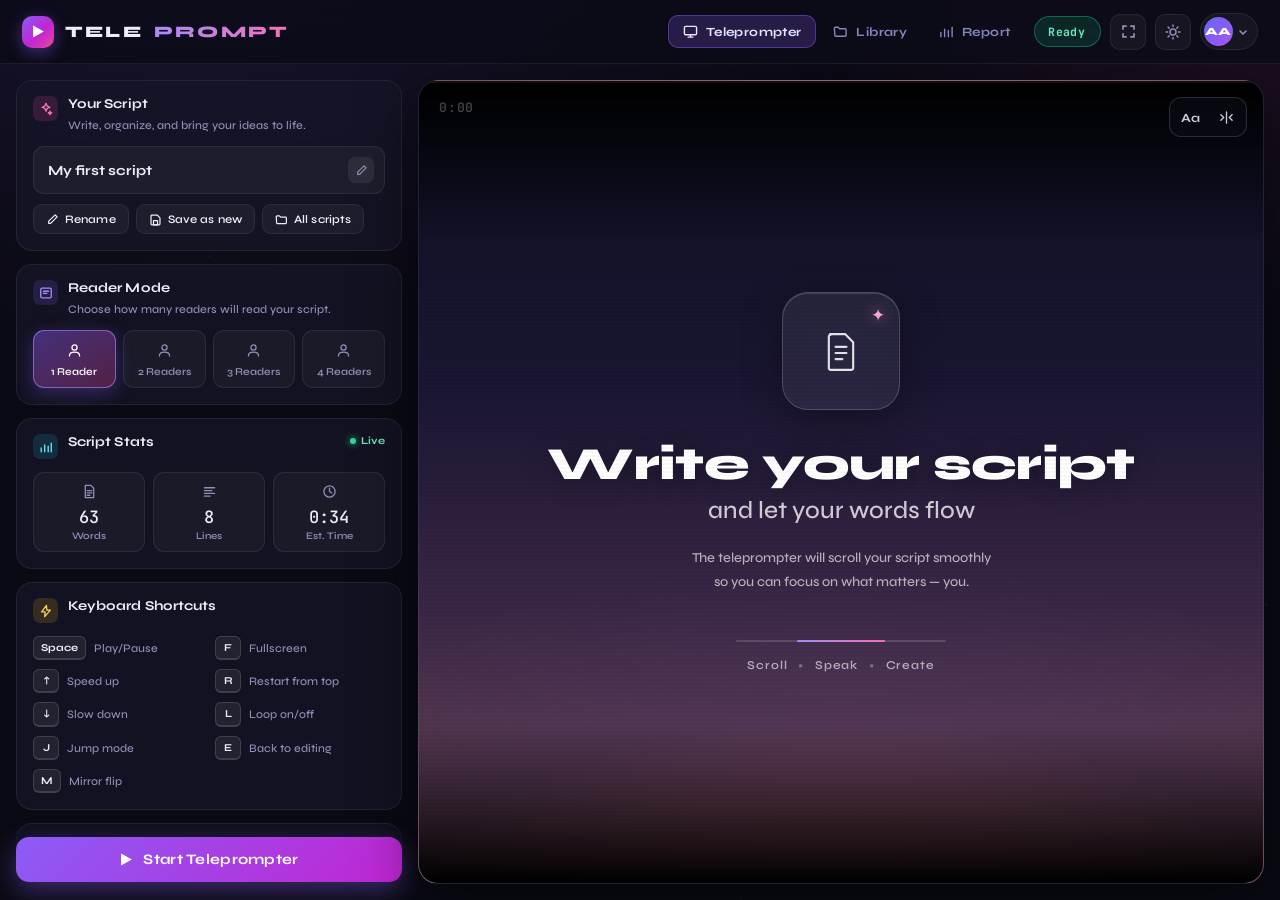
==== index.html @ f1345d08 "Teleprompt: browser teleprompter with script library and practice report Single-page teleprompter pl" ====
<!DOCTYPE html>
<html lang="en">
<head>
<meta charset="UTF-8">
<meta name="viewport" content="width=device-width, initial-scale=1.0">
<title>Teleprompter</title>
<link href="https://fonts.googleapis.com/css2?family=Syne:wght@400;600;700;800&family=JetBrains+Mono:wght@400;500&family=Playfair+Display:ital,wght@0,400;0,700;1,400&family=Bebas+Neue&family=Space+Grotesk:wght@400;600;700&family=Oswald:wght@400;600&family=Lora:ital,wght@0,400;0,600;1,400&family=Rajdhani:wght@500;700&family=Righteous&family=Abril+Fatface&display=swap" rel="stylesheet">
<link rel="stylesheet" href="css/styles.css">
<link rel="stylesheet" href="css/pages.css">
<link rel="stylesheet" href="css/shell.css">
</head>
<body class="app-body">

<canvas id="bgCanvas"></canvas>

<!-- ══════════ TOP BAR ══════════ -->
<div class="topbar">
  <div class="topbar-logo">
    <div class="logo-icon">
      <svg width="15" height="15" viewBox="0 0 14 14" fill="white" aria-hidden="true"><path d="M2 1.5l10 5.5-10 5.5V1.5z"/></svg>
    </div>
    TELE<span class="logo-accent">PROMPT</span>
  </div>

  <div class="topbar-actions">
    <nav class="nav-links" aria-label="Main">
      <a class="nav-link active" href="index.html" aria-current="page">
        <svg viewBox="0 0 16 16" aria-hidden="true"><rect x="1.5" y="2.5" width="13" height="9" rx="1.5"/><path d="M5.5 14h5M8 11.5V14"/></svg>
        Teleprompter
      </a>
      <a class="nav-link" href="library.html">
        <svg viewBox="0 0 16 16" aria-hidden="true"><path d="M1.5 4.5a1 1 0 0 1 1-1h3l1.5 1.5h6a1 1 0 0 1 1 1v6a1 1 0 0 1-1 1h-10a1 1 0 0 1-1-1z"/></svg>
        Library
      </a>
      <a class="nav-link" href="report.html">
        <svg viewBox="0 0 16 16" aria-hidden="true"><path d="M2 13.5V9m4 4.5v-8m4 8V7m4 6.5V3.5"/></svg>
        Report
      </a>
    </nav>

    <span class="topbar-badge" id="topbarBadge">Ready</span>

    <button class="icon-btn" id="fullscreenTopBtn" onclick="toggleFullscreen()" title="Fullscreen (F)">
      <svg id="fsIcon" width="15" height="15" viewBox="0 0 13 13" fill="currentColor" aria-hidden="true"><path d="M1 1h4V2.5H2.5V5H1zm7 0h4v4h-1.5V2.5H8zm-7 7h1.5v2.5H5V12H1zm9.5 0H12v4H8v-1.5h2.5z"/></svg>
      <span class="sr-only" id="fsLabel">Fullscreen</span>
    </button>

    <button class="icon-btn" id="pageBgBtn" onclick="togglePageBgPanel()" title="Appearance &amp; theme">
      <svg width="16" height="16" viewBox="0 0 16 16" fill="none" stroke="currentColor" stroke-width="1.5" stroke-linecap="round" aria-hidden="true">
        <circle cx="8" cy="8" r="3"/><path d="M8 1v1.6M8 13.4V15M1 8h1.6M13.4 8H15M3.05 3.05l1.13 1.13M11.82 11.82l1.13 1.13M12.95 3.05l-1.13 1.13M4.18 11.82l-1.13 1.13"/>
      </svg>
      <span class="sr-only">Appearance and theme</span>
    </button>

    <div class="avatar-chip" title="Local workspace — everything is saved in this browser">
      <span class="avatar">AA</span>
      <svg viewBox="0 0 10 10" aria-hidden="true"><path d="M2 4l3 3 3-3"/></svg>
    </div>
  </div>
</div>

<!-- ══════════ APP BODY ══════════ -->
<div class="app">

  <!-- ══════════ LEFT: EDITOR ══════════ -->
  <div class="editor-panel">

    <!-- Your Script -->
    <section class="card">
      <header class="card-head">
        <span class="card-icon pink">
          <svg viewBox="0 0 16 16" aria-hidden="true"><path d="M8 1.5l1.3 3.2L12.5 6 9.3 7.3 8 10.5 6.7 7.3 3.5 6l3.2-1.3zM12.5 10.5l.6 1.4 1.4.6-1.4.6-.6 1.4-.6-1.4-1.4-.6 1.4-.6z"/></svg>
        </span>
        <div class="card-titles">
          <h2>Your Script</h2>
          <p>Write, organize, and bring your ideas to life.</p>
        </div>
      </header>

      <div class="script-name-field">
        <span class="script-name-text" id="currentScriptName">Untitled script</span>
        <button class="field-edit" id="renameScriptBtn" title="Rename this script">
          <svg viewBox="0 0 16 16" aria-hidden="true"><path d="M11.3 2.3l2.4 2.4-8 8H3.3V10z"/></svg>
          <span class="sr-only">Rename</span>
        </button>
      </div>

      <div class="chip-row">
        <button class="chip" id="renameScriptBtn2" type="button">
          <svg viewBox="0 0 16 16" aria-hidden="true"><path d="M11.3 2.3l2.4 2.4-8 8H3.3V10z"/></svg>
          Rename
        </button>
        <button class="chip" id="saveAsNewBtn" title="Keep this version and start a separate copy">
          <svg viewBox="0 0 16 16" aria-hidden="true"><path d="M3 2.5h7L13.5 6v7.5a1 1 0 0 1-1 1h-9a1 1 0 0 1-1-1v-10a1 1 0 0 1 1-1z"/><path d="M5.5 9.5h5v5h-5z"/></svg>
          Save as new
        </button>
        <a class="chip" href="library.html">
          <svg viewBox="0 0 16 16" aria-hidden="true"><path d="M1.5 4.5a1 1 0 0 1 1-1h3l1.5 1.5h6a1 1 0 0 1 1 1v6a1 1 0 0 1-1 1h-10a1 1 0 0 1-1-1z"/></svg>
          All scripts
        </a>
      </div>
    </section>

    <!-- Reader Mode -->
    <section class="card">
      <header class="card-head">
        <span class="card-icon violet">
          <svg viewBox="0 0 16 16" aria-hidden="true"><rect x="2" y="2.5" width="12" height="11" rx="1.6"/><path d="M5 6h6M5 8.5h4"/></svg>
        </span>
        <div class="card-titles">
          <h2>Reader Mode</h2>
          <p>Choose how many readers will read your script.</p>
        </div>
      </header>

      <div class="mode-toggle" role="group" aria-label="Number of readers">
        <button class="mode-btn active" id="mode1Btn" onclick="setMode(1)">
          <svg viewBox="0 0 20 20" aria-hidden="true"><circle cx="10" cy="6.5" r="3"/><path d="M4 16.5c0-3 2.7-4.5 6-4.5s6 1.5 6 4.5"/></svg>
          <span>1 Reader</span>
        </button>
        <button class="mode-btn" id="mode2Btn" onclick="setMode(2)">
          <svg viewBox="0 0 20 20" aria-hidden="true"><circle cx="10" cy="6.5" r="3"/><path d="M4 16.5c0-3 2.7-4.5 6-4.5s6 1.5 6 4.5"/></svg>
          <span>2 Readers</span>
        </button>
        <button class="mode-btn" id="mode3Btn" onclick="setMode(3)">
          <svg viewBox="0 0 20 20" aria-hidden="true"><circle cx="10" cy="6.5" r="3"/><path d="M4 16.5c0-3 2.7-4.5 6-4.5s6 1.5 6 4.5"/></svg>
          <span>3 Readers</span>
        </button>
        <button class="mode-btn" id="mode4Btn" onclick="setMode(4)">
          <svg viewBox="0 0 20 20" aria-hidden="true"><circle cx="10" cy="6.5" r="3"/><path d="M4 16.5c0-3 2.7-4.5 6-4.5s6 1.5 6 4.5"/></svg>
          <span>4 Readers</span>
        </button>
      </div>
    </section>

    <!-- Script Stats -->
    <section class="card">
      <header class="card-head">
        <span class="card-icon cyan">
          <svg viewBox="0 0 16 16" aria-hidden="true"><path d="M2.5 13.5V9M6.5 13.5v-8M10.5 13.5V7M14 13.5V3.5"/></svg>
        </span>
        <div class="card-titles"><h2>Script Stats</h2></div>
        <span class="live-tag"><i></i>Live</span>
      </header>

      <div class="stat-cards">
        <div class="stat-card">
          <svg viewBox="0 0 16 16" aria-hidden="true"><path d="M3.5 1.5h6L12.5 4.5v10h-9z"/><path d="M5.5 7h5M5.5 9.5h5M5.5 12h3"/></svg>
          <div class="stat-num" id="wcWords">0</div>
          <div class="stat-cap">Words</div>
        </div>
        <div class="stat-card">
          <svg viewBox="0 0 16 16" aria-hidden="true"><path d="M2.5 4h11M2.5 7h8M2.5 10h11M2.5 13h6"/></svg>
          <div class="stat-num" id="wcLines">0</div>
          <div class="stat-cap">Lines</div>
        </div>
        <div class="stat-card">
          <svg viewBox="0 0 16 16" aria-hidden="true"><circle cx="8" cy="8" r="6"/><path d="M8 4.5V8l2.5 1.6"/></svg>
          <div class="stat-num" id="wcTime">0:00</div>
          <div class="stat-cap">Est. Time</div>
        </div>
      </div>

      <!-- who speaks how much — the totals above hide this -->
      <div class="per-reader" id="perReaderStats"></div>
    </section>

    <!-- Keyboard Shortcuts -->
    <section class="card">
      <header class="card-head">
        <span class="card-icon amber">
          <svg viewBox="0 0 16 16" aria-hidden="true"><path d="M8.5 1.5L3 9h4l-.5 5.5L13 7H9z"/></svg>
        </span>
        <div class="card-titles"><h2>Keyboard Shortcuts</h2></div>
      </header>

      <div class="keys-grid">
        <div class="key-row"><kbd class="wide">Space</kbd><span>Play/Pause</span></div>
        <div class="key-row"><kbd>F</kbd><span>Fullscreen</span></div>
        <div class="key-row"><kbd>&#8593;</kbd><span>Speed up</span></div>
        <div class="key-row"><kbd>R</kbd><span>Restart from top</span></div>
        <div class="key-row"><kbd>&#8595;</kbd><span>Slow down</span></div>
        <div class="key-row"><kbd>L</kbd><span>Loop on/off</span></div>
        <div class="key-row"><kbd>J</kbd><span>Jump mode</span></div>
        <div class="key-row"><kbd>E</kbd><span>Back to editing</span></div>
        <div class="key-row"><kbd>M</kbd><span>Mirror flip</span></div>
      </div>
    </section>

    <!-- Script text -->
    <section class="card">
      <header class="card-head">
        <span class="card-icon pink">
          <svg viewBox="0 0 16 16" aria-hidden="true"><rect x="2.5" y="2" width="11" height="12" rx="1.6"/><path d="M5 5.5h6M5 8h6M5 10.5h3.5"/></svg>
        </span>
        <div class="card-titles">
          <h2 id="scriptCardTitle">Script</h2>
          <p id="scriptHowTo">Write top to bottom. One line per screen line.</p>
        </div>
      </header>

      <!-- create / undo / size, above the box -->
      <div class="script-toolbar">
        <button class="chip" id="newScriptBtn" title="Start a brand new script">
          <svg viewBox="0 0 16 16" aria-hidden="true"><path d="M8 3.5v9M3.5 8h9"/></svg>
          New
        </button>
        <button class="chip" id="undoBtn" title="Undo the last big change" disabled>
          <svg viewBox="0 0 16 16" aria-hidden="true"><path d="M3 7.5h7a3 3 0 0 1 0 6H6"/><path d="M5.5 4.5L2.5 7.5l3 3"/></svg>
          Undo
        </button>
        <span class="toolbar-gap"></span>
        <button class="chip" id="sizeBtn" title="Make the writing box taller">
          <svg viewBox="0 0 16 16" aria-hidden="true"><path d="M8 2.5v11M5 5.5L8 2.5l3 3M5 10.5L8 13.5l3-3"/></svg>
          <span id="sizeLabel">Medium</span>
        </button>
        <button class="chip" id="focusBtn" title="Write using the whole window">
          <svg viewBox="0 0 16 16" aria-hidden="true"><path d="M6 2.5H2.5V6M10 13.5h3.5V10M13.5 6V2.5H10M2.5 10v3.5H6"/></svg>
          Full screen
        </button>
      </div>

      <!-- reader chips: name, colour, and how much each one speaks -->
      <div class="readers" id="readersList"></div>

      <div class="script-warnings" id="scriptWarnings"></div>

      <div class="script-editor" id="scriptEditor">
        <div class="focus-bar">
          <span class="focus-title" id="focusTitle">Writing</span>
          <span class="focus-hint">Esc to close</span>
          <button class="chip" id="focusCloseBtn">
            <svg viewBox="0 0 16 16" aria-hidden="true"><path d="M4 4l8 8M12 4l-8 8"/></svg>
            Done
          </button>
        </div>
        <textarea id="scriptBody" spellcheck="true"
          placeholder="Type or paste your script here…&#10;&#10;Leave a blank line to add a pause.&#10;Long paragraphs are split automatically.">Welcome to the Teleprompter!

This text will scroll upward on the screen. You can read along as it moves, and long paragraphs are broken into comfortable lines for you automatically.

Edit this text in the box on the left side.

Practice your speech or dialogue here.

Adjust the speed using the slider below, and press Pause anytime you need to stop.

Happy reading!</textarea>

        <!-- save sits under the box, where you finish writing -->
        <div class="script-footer">
          <span class="save-state" id="saveState">Saved</span>
          <span class="toolbar-gap"></span>
          <button class="chip primary" id="saveNowBtn" title="Save this script now (Ctrl+S)">
            <svg viewBox="0 0 16 16" aria-hidden="true"><path d="M3 2.5h7L13.5 6v7.5a1 1 0 0 1-1 1h-9a1 1 0 0 1-1-1v-10a1 1 0 0 1 1-1z"/><path d="M5.5 9.5h5v5h-5z"/></svg>
            Save script
          </button>
        </div>
      </div>
    </section>

    <!-- Font -->
    <section class="card">
      <header class="card-head">
        <span class="card-icon orange">
          <svg viewBox="0 0 16 16" aria-hidden="true"><path d="M2.5 13.5L6.5 2.5h1.2l4 11M4.4 10h5.8"/></svg>
        </span>
        <div class="card-titles"><h2>Font Style</h2></div>
      </header>
      <div class="font-grid" id="fontGrid"></div>
    </section>

    <!-- Display -->
    <section class="card">
      <header class="card-head">
        <span class="card-icon green">
          <svg viewBox="0 0 16 16" aria-hidden="true"><path d="M2.5 5h11M2.5 11h11"/><circle cx="6" cy="5" r="1.8"/><circle cx="10.5" cy="11" r="1.8"/></svg>
        </span>
        <div class="card-titles"><h2>Display Settings</h2></div>
      </header>

      <div class="slider-row">
        <span class="slider-label">Font size</span>
        <input type="range" id="fontSlider" min="20" max="72" value="36" step="1" oninput="updateFont()">
        <span class="slider-val" id="fontVal">36px</span>
      </div>
      <div class="slider-row">
        <span class="slider-label">Scroll speed</span>
        <input type="range" id="speedSlider" min="10" max="160" value="50" step="5" oninput="updateSpeed()">
        <span class="slider-val" id="speedValLeft">50</span>
      </div>
    </section>

    <!-- Stage background -->
    <section class="card">
      <header class="card-head">
        <span class="card-icon violet">
          <svg viewBox="0 0 16 16" aria-hidden="true"><rect x="2" y="3" width="12" height="10" rx="1.6"/><path d="M2 10.5l3.5-3 3 2.5 2-1.8L14 11"/></svg>
        </span>
        <div class="card-titles"><h2>Stage Background</h2></div>
      </header>

      <div class="bg-color-row">
        <span class="slider-label">Color</span>
        <div class="bg-swatches" id="bgSwatches"></div>
        <input type="color" id="bgCustomColor" title="Custom color" class="mini-color">
      </div>

      <div class="bg-wallpaper-row">
        <span class="slider-label">Wallpaper</span>
        <div class="wp-grid" id="wpGrid"></div>
      </div>

      <button class="chip danger" onclick="resetBg()">✕ Clear</button>
    </section>

    <!-- sticky primary action -->
    <div class="start-dock">
      <button class="start-btn" onclick="launchStage()">
        <svg width="15" height="15" viewBox="0 0 14 14" fill="currentColor" aria-hidden="true"><path d="M2 1.5l10 5.5-10 5.5V1.5z"/></svg>
        Start Teleprompter
      </button>
    </div>

  </div>

  <!-- ══════════ RIGHT: STAGE ══════════ -->
  <div class="stage" id="stage">
    <div class="progress-wrap"><div class="progress-fill" id="progressFill"></div></div>
    <div class="stage-fade-top"></div>
    <div class="stage-fade-bottom"></div>
    <div class="reticle"></div>
    <div class="reticle-glow"></div>

    <div class="stage-tools">
      <button class="stage-tool" onclick="togglePageBgPanel()" title="Typography &amp; theme"><strong>Aa</strong></button>
      <button class="stage-tool" onclick="toggleMirror()" title="Mirror flip (M)">
        <svg viewBox="0 0 16 16" fill="none" stroke="currentColor" stroke-width="1.4" stroke-linecap="round" aria-hidden="true"><path d="M8 2v12M2 5l3 3-3 3M14 5l-3 3 3 3"/></svg>
      </button>
    </div>

    <div class="pause-badge" id="pauseBadge">⏸ Paused</div>
    <div class="stage-timer" id="stageTimer">0:00</div>

    <!-- idle hero -->
    <div class="stage-hint" id="stageHint">
      <div class="hero-icon">
        <svg viewBox="0 0 34 34" fill="none" stroke="currentColor" stroke-width="1.6" stroke-linecap="round" stroke-linejoin="round" aria-hidden="true">
          <path d="M9 4.5h11L26 10.5v19a1.5 1.5 0 0 1-1.5 1.5h-15A1.5 1.5 0 0 1 8 29.5v-23A1.5 1.5 0 0 1 9.5 5z"/>
          <path d="M13 14h8M13 18.5h8M13 23h5"/>
        </svg>
        <span class="hero-spark">✦</span>
      </div>
      <h2 class="hero-title">Write your script</h2>
      <p class="hero-sub">and let your words flow</p>
      <p class="hero-body">
        The teleprompter will scroll your script smoothly<br>
        so you can focus on what matters — you.
      </p>
      <div class="hero-rule"><i></i></div>
      <p class="hero-steps">Scroll <b>•</b> Speak <b>•</b> Create</p>
    </div>

    <div class="scroll-track" id="scrollTrack"></div>

    <!-- Countdown overlay -->
    <div class="countdown-overlay" id="countdownOverlay">
      <div class="countdown-ring" id="countdownRing"></div>
      <div class="countdown-num" id="countdownNum">3</div>
    </div>

    <div class="jump-hint" id="jumpHint">✦ Click any line to jump</div>

    <!-- Launch flash overlay -->
    <div class="launch-overlay" id="launchOverlay">
      <div class="launch-flash" id="launchFlash"></div>
    </div>

    <!-- Completion screen -->
    <div class="complete-screen" id="completeScreen">
      <div class="complete-ring">
        <svg width="28" height="28" viewBox="0 0 28 28" fill="none" stroke="var(--accent)" stroke-width="2.5" stroke-linecap="round" aria-hidden="true">
          <path d="M5 14l6 6L23 8"/>
        </svg>
      </div>
      <div class="complete-title">Script Complete</div>
      <div class="complete-sub">Great reading session!</div>
      <div class="complete-actions">
        <button class="complete-btn" onclick="restartPlay()">&#8635; Read Again</button>
        <button class="complete-btn secondary" onclick="resetStage()">Edit Script</button>
      </div>
    </div>

    <!-- playback controls -->
    <div class="controls-bar" id="controlsBar" style="display:none">
      <button class="ctrl-btn reset-btn" onclick="resetStage()" title="Back to editing (E)" aria-label="Back to editing">
        <svg width="13" height="13" viewBox="0 0 13 13" fill="currentColor" aria-hidden="true"><path d="M1.5 6.5a5 5 0 1 0 1-3H1V1H0v5h5V5H3.2A4 4 0 1 1 1.5 6.5z"/></svg>
        <span class="ctrl-label">Edit</span>
      </button>
      <button class="ctrl-btn play-btn" id="playBtn" onclick="togglePlay()" title="Play / pause (Space)">
        <svg id="playIcon" width="13" height="13" viewBox="0 0 13 13" fill="currentColor" aria-hidden="true"><path d="M2 1.5l9 5-9 5V1.5z"/></svg>
        <span id="playLabel">Play</span>
      </button>
      <button class="ctrl-btn" id="restartBtn" onclick="restartPlay()" title="Restart from the top (R)" aria-label="Restart from the top">
        <svg width="13" height="13" viewBox="0 0 13 13" fill="currentColor" aria-hidden="true"><path d="M6.5 1.5V0L9.5 2.25 6.5 4.5V3a3.5 3.5 0 1 0 3.5 3.5h1.5A5 5 0 1 1 6.5 1.5z"/></svg>
        <span class="ctrl-label">Restart</span>
      </button>
      <div class="scrub-wrap">
        <label for="scrubBar">SCROLL</label>
        <input type="range" min="0" max="100" value="0" step="0.5" id="scrubBar" oninput="scrubTo(this.value)">
        <span class="scrub-pct" id="scrubPct">0%</span>
      </div>
      <div class="ctrl-speed">
        <label for="speedCtrl">SPEED</label>
        <input type="range" min="10" max="160" value="50" step="5" id="speedCtrl" oninput="syncSpeed(this.value)">
        <span class="speed-num" id="speedNum">50</span>
      </div>
      <button class="fullscreen-btn" id="fullscreenBtn" onclick="toggleFullscreen()" title="Fullscreen (F)" aria-label="Toggle fullscreen">
        <svg width="12" height="12" viewBox="0 0 12 12" fill="currentColor" aria-hidden="true"><path d="M1 1h3.5V2.5H2.5V5H1zm5.5 0H10v3.5H8.5V2.5H6.5zm-5.5 6H2.5v1.5H5V10H1zm7.5 0H10V10H6.5V8.5H8.5z"/></svg>
        <span class="ctrl-label" id="fsBtnLabel">Full</span>
      </button>
      <button class="highlight-mode-btn" id="highlightBtn" onclick="toggleHighlightMode()" title="Jump mode — click any line to go straight to it (J)" aria-label="Toggle jump mode">
        <svg width="13" height="13" viewBox="0 0 13 13" fill="none" stroke="currentColor" stroke-width="1.4" stroke-linecap="round" stroke-linejoin="round" aria-hidden="true"><path d="M1.5 3.5h10M1.5 6.5h6M1.5 9.5h4"/><path d="M9.5 7.5l3 3-1.5.4-.4 1.5-3-3z" fill="currentColor"/></svg>
        <span class="ctrl-label">Jump</span>
      </button>
      <button class="mirror-btn" id="loopBtn" onclick="toggleLoop()" title="Loop — restart automatically when the script ends (L)" aria-label="Toggle loop">
        <svg width="13" height="13" viewBox="0 0 13 13" fill="none" stroke="currentColor" stroke-width="1.4" stroke-linecap="round" stroke-linejoin="round" aria-hidden="true"><path d="M3.5 3.5h6a2 2 0 0 1 0 4H3.5a2 2 0 0 1 0-4z"/><path d="M5 1.8L3.2 3.5 5 5.2M8 7.8l1.8 1.7L8 11.2"/></svg>
        <span class="ctrl-label">Loop</span>
      </button>
      <button class="mirror-btn" id="mirrorBtn" onclick="toggleMirror()" title="Mirror flip, for glass teleprompters (M)" aria-label="Toggle mirror flip">
        <svg width="13" height="13" viewBox="0 0 13 13" fill="none" stroke="currentColor" stroke-width="1.4" stroke-linecap="round" aria-hidden="true"><path d="M6.5 1v11M1 3.5l3 3-3 3M12 3.5l-3 3 3 3"/></svg>
        <span class="ctrl-label">Mirror</span>
      </button>
    </div>
  </div>

</div>

<!-- ── UI THEME PANEL ── -->
<div id="pageBgPanel" style="display:none;position:fixed;top:60px;right:16px;z-index:100;width:320px;max-height:88vh;overflow-y:auto;background:rgba(12,12,22,0.98);border:1px solid var(--border);border-radius:16px;backdrop-filter:blur(28px);box-shadow:0 12px 60px rgba(0,0,0,0.7);padding:20px;animation:slideDown 0.3s cubic-bezier(0.16,1,0.3,1);">

  <!-- Header -->
  <div style="display:flex;align-items:center;justify-content:space-between;margin-bottom:18px;">
    <span style="font-size:13px;font-weight:800;letter-spacing:.08em;text-transform:uppercase;background:linear-gradient(90deg,var(--accent),var(--accent2));-webkit-background-clip:text;background-clip:text;-webkit-text-fill-color:transparent;">✦ UI Theme</span>
    <button onclick="togglePageBgPanel()" style="background:rgba(255,255,255,0.07);border:1px solid var(--border);border-radius:6px;color:var(--muted);cursor:pointer;font-size:13px;line-height:1;padding:4px 8px;transition:background .15s;" onmouseover="this.style.background='rgba(255,255,255,0.14)'" onmouseout="this.style.background='rgba(255,255,255,0.07)'">✕</button>
  </div>

  <!-- TAB BAR -->
  <div style="display:flex;background:var(--surface2);border-radius:10px;padding:3px;gap:3px;margin-bottom:18px;">
    <button class="theme-tab active" id="tabBg" onclick="switchTab('bg')" style="flex:1;padding:7px 0;border:none;background:var(--accent);color:#fff;font-family:'Syne',sans-serif;font-size:11px;font-weight:700;border-radius:7px;cursor:pointer;letter-spacing:.04em;transition:all .2s;">Background</button>
    <button class="theme-tab" id="tabUi" onclick="switchTab('ui')" style="flex:1;padding:7px 0;border:none;background:transparent;color:var(--muted);font-family:'Syne',sans-serif;font-size:11px;font-weight:700;border-radius:7px;cursor:pointer;letter-spacing:.04em;transition:all .2s;">UI Colors</button>
  </div>

  <!-- BG TAB -->
  <div id="tabBgContent">

    <!-- Custom color picker -->
    <div style="margin-bottom:16px;">
      <div style="font-size:9px;font-weight:700;letter-spacing:.12em;text-transform:uppercase;color:var(--muted);margin-bottom:8px;">🎨 Custom Color</div>
      <div style="display:flex;align-items:center;gap:10px;">
        <input type="color" id="pageBgColor" value="#07070f" style="width:48px;height:40px;border:none;border-radius:10px;cursor:pointer;padding:3px;background:var(--surface2);flex-shrink:0;" oninput="applyPageBg('color',this.value)">
        <input type="text" id="pageBgHex" value="#07070f" placeholder="#07070f" style="flex:1;background:var(--surface2);border:1px solid var(--border);border-radius:8px;color:var(--text);font-family:'JetBrains Mono',monospace;font-size:13px;padding:8px 10px;outline:none;" oninput="onHexInput(this.value)">
      </div>
    </div>

    <!-- Solid colors -->
    <div style="margin-bottom:16px;">
      <div style="font-size:9px;font-weight:700;letter-spacing:.12em;text-transform:uppercase;color:var(--muted);margin-bottom:8px;">⬛ Solid Colors</div>
      <div style="display:flex;flex-wrap:wrap;gap:7px;" id="pageSolidSwatches"></div>
    </div>

    <!-- Gradient wallpapers -->
    <div style="margin-bottom:16px;">
      <div style="font-size:9px;font-weight:700;letter-spacing:.12em;text-transform:uppercase;color:var(--muted);margin-bottom:8px;">🌌 Gradient Wallpapers</div>
      <div style="display:grid;grid-template-columns:repeat(3,1fr);gap:7px;" id="pageGradSwatches"></div>
    </div>


    <!-- Blur + opacity controls -->
    <div style="background:var(--surface2);border-radius:10px;padding:12px;border:1px solid var(--border);">
      <div style="font-size:9px;font-weight:700;letter-spacing:.12em;text-transform:uppercase;color:var(--muted);margin-bottom:10px;">✦ Panel Overlay</div>
      <div style="display:flex;align-items:center;gap:10px;margin-bottom:8px;">
        <span style="font-size:11px;color:var(--muted);font-weight:600;width:60px;">Blur</span>
        <input type="range" min="0" max="40" value="20" id="panelBlurSlider" oninput="updatePanelBlur(this.value)" style="flex:1;">
        <span style="font-family:'JetBrains Mono',monospace;font-size:11px;color:var(--accent);min-width:28px;text-align:right;" id="panelBlurVal">20px</span>
      </div>
      <div style="display:flex;align-items:center;gap:10px;">
        <span style="font-size:11px;color:var(--muted);font-weight:600;width:60px;">Opacity</span>
        <input type="range" min="10" max="100" value="90" id="panelOpacitySlider" oninput="updatePanelOpacity(this.value)" style="flex:1;">
        <span style="font-family:'JetBrains Mono',monospace;font-size:11px;color:var(--accent);min-width:28px;text-align:right;" id="panelOpacityVal">90%</span>
      </div>
    </div>
  </div>

  <!-- UI COLORS TAB -->
  <div id="tabUiContent" style="display:none;">

    <!-- Accent color -->
    <div style="margin-bottom:16px;">
      <div style="font-size:9px;font-weight:700;letter-spacing:.12em;text-transform:uppercase;color:var(--muted);margin-bottom:8px;">✦ Accent Color (buttons, glow)</div>
      <div style="display:flex;align-items:center;gap:10px;margin-bottom:8px;">
        <input type="color" id="accentColorPicker" value="#7c6fff" style="width:48px;height:40px;border:none;border-radius:10px;cursor:pointer;padding:3px;background:var(--surface2);flex-shrink:0;" oninput="applyAccent(this.value)">
        <div style="display:flex;flex-wrap:wrap;gap:5px;" id="accentPresets"></div>
      </div>
    </div>

    <!-- Sidebar color -->
    <div style="margin-bottom:16px;">
      <div style="font-size:9px;font-weight:700;letter-spacing:.12em;text-transform:uppercase;color:var(--muted);margin-bottom:8px;">🎨 Sidebar Color</div>
      <div style="display:flex;align-items:center;gap:10px;margin-bottom:8px;">
        <input type="color" id="sidebarColorPicker" value="#0f0f1c" style="width:48px;height:40px;border:none;border-radius:10px;cursor:pointer;padding:3px;background:var(--surface2);flex-shrink:0;" oninput="applySidebarColor(this.value)">
        <div style="display:flex;flex-wrap:wrap;gap:5px;" id="sidebarPresets"></div>
      </div>
    </div>

    <!-- Text color -->
    <div style="margin-bottom:16px;">
      <div style="font-size:9px;font-weight:700;letter-spacing:.12em;text-transform:uppercase;color:var(--muted);margin-bottom:8px;">🔤 Sidebar Text Colour</div>
      <div style="font-size:10px;color:var(--muted);margin-bottom:8px;line-height:1.5;">Script text colour is set per reader in the <strong style="color:var(--accent2)">Script</strong> section.</div>
      <div style="display:flex;align-items:center;gap:10px;">
        <input type="color" id="textColorPicker" value="#eeeef8" style="width:48px;height:40px;border:none;border-radius:10px;cursor:pointer;padding:3px;background:var(--surface2);flex-shrink:0;" oninput="applyTextColor(this.value)">
        <div style="display:flex;flex-wrap:wrap;gap:5px;" id="textColorPresets"></div>
      </div>
    </div>

    <!-- Preset themes -->
    <div style="margin-bottom:16px;">
      <div style="font-size:9px;font-weight:700;letter-spacing:.12em;text-transform:uppercase;color:var(--muted);margin-bottom:8px;">🎭 Full UI Themes</div>
      <div style="display:grid;grid-template-columns:1fr 1fr;gap:7px;" id="themePresets"></div>
    </div>

    <!-- Reset UI -->
    <button onclick="resetUIColors()" style="width:100%;padding:9px;background:var(--surface2);border:1px solid rgba(255,100,100,0.25);border-radius:8px;color:rgba(255,100,100,0.75);font-size:11px;font-weight:700;cursor:pointer;transition:background .15s;letter-spacing:.04em;" onmouseover="this.style.background='rgba(255,100,100,0.1)'" onmouseout="this.style.background='var(--surface2)'">✕ Reset UI Colors</button>
  </div>

</div>

<!-- Rename / save-as dialog -->
<div class="modal-backdrop" id="nameModal" role="dialog" aria-modal="true" aria-labelledby="nameModalTitle">
  <div class="modal">
    <h3 id="nameModalTitle">Rename script</h3>
    <label for="nameInput">Script name</label>
    <input type="text" id="nameInput" maxlength="80" placeholder="e.g. Opening speech">
    <div class="modal-actions">
      <button class="btn" id="nameCancelBtn">Cancel</button>
      <button class="btn primary" id="nameSaveBtn">Save</button>
    </div>
  </div>
</div>

<script src="js/script-model.js"></script>
<script src="js/storage.js"></script>
<script src="js/app.js"></script>
</body>
</html>
---- css/styles.css ----
*, *::before, *::after { box-sizing: border-box; margin: 0; padding: 0; }

:root {
  --bg: #07070f;
  --surface: #0f0f1c;
  --surface2: #161626;
  --border: #252540;
  --text: #eeeef8;
  --muted: #6060a0;
  --accent: #7c6fff;
  --accent-glow: rgba(124,111,255,0.4);
  --accent2: #ff6b9d;
  --accent3: #00e5ff;
  --accent4: #69ff91;
  --accent5: #ffb347;
  --r1: #4FC3F7;
  --r2: #FFD54F;
  --r3: #A5D6A7;
  --r4: #F48FB1;
  --radius: 10px;
}

body {
  font-family: 'Syne', sans-serif;
  background: var(--bg);
  color: var(--text);
  min-height: 100vh;
  display: flex;
  flex-direction: column;
  overflow: hidden;
}

/* ── ANIMATED BG PARTICLES ── */
#bgCanvas {
  position: fixed;
  inset: 0;
  pointer-events: none;
  z-index: 0;
  opacity: 0.4;
}

/* ── TOP BAR ── */
.topbar {
  display: flex;
  align-items: center;
  justify-content: space-between;
  padding: 14px 24px;
  border-bottom: 1px solid var(--border);
  background: rgba(7,7,15,0.9);
  backdrop-filter: blur(16px);
  flex-shrink: 0;
  position: relative;
  z-index: 10;
  animation: slideDown 0.5s cubic-bezier(0.16,1,0.3,1) both;
}

@keyframes slideDown {
  from { transform: translateY(-100%); opacity: 0; }
  to   { transform: translateY(0);     opacity: 1; }
}

.topbar-logo {
  font-family: 'JetBrains Mono', monospace;
  font-size: 14px;
  font-weight: 500;
  letter-spacing: .12em;
  color: var(--text);
  display: flex;
  align-items: center;
  gap: 10px;
}
.logo-icon {
  width: 28px; height: 28px;
  background: linear-gradient(135deg, var(--accent), var(--accent2));
  border-radius: 7px;
  display: flex; align-items: center; justify-content: center;
  box-shadow: 0 0 12px var(--accent-glow);
  animation: pulse-logo 3s ease-in-out infinite;
}
@keyframes pulse-logo {
  0%,100% { box-shadow: 0 0 12px var(--accent-glow); }
  50% { box-shadow: 0 0 24px var(--accent-glow), 0 0 48px rgba(124,111,255,0.15); }
}
.topbar-tag {
  font-family: 'JetBrains Mono', monospace;
  font-size: 11px;
  color: var(--muted);
  letter-spacing: .05em;
}

/* ── MAIN LAYOUT ── */
.main {
  display: flex;
  flex: 1;
  overflow: hidden;
  height: calc(100vh - 57px);
  position: relative;
  z-index: 1;
}



/* ── EDITOR PANEL ── */
.editor-panel {
  width: 400px;
  min-width: 300px;
  flex-shrink: 0;
  background: rgba(17,17,24,0.9);
  backdrop-filter: blur(20px);
  border-right: 1px solid var(--border);
  display: flex;
  flex-direction: column;
  overflow-y: scroll;
  height: 100%;
  max-height: calc(100vh - 57px);
  animation: slideLeft 0.6s cubic-bezier(0.16,1,0.3,1) 0.1s both;
}
@keyframes slideLeft {
  from { transform: translateX(-40px); opacity: 0; }
  to   { transform: translateX(0);     opacity: 1; }
}
.editor-panel::-webkit-scrollbar { width: 4px; }
.editor-panel::-webkit-scrollbar-track { background: transparent; }
.editor-panel::-webkit-scrollbar-thumb { background: var(--border); border-radius: 2px; }

.panel-section {
  padding: 16px 18px;
  border-bottom: 1px solid var(--border);
}
.panel-section:last-child { border-bottom: none; }

.section-title {
  font-size: 10px;
  font-weight: 700;
  letter-spacing: .14em;
  text-transform: uppercase;
  color: var(--muted);
  margin-bottom: 12px;
  display: flex;
  align-items: center;
  gap: 6px;
}
.section-title::before {
  content: '';
  width: 3px; height: 3px;
  border-radius: 50%;
  background: var(--accent);
  box-shadow: 0 0 6px var(--accent);
}

/* Mode toggle */
.mode-toggle {
  display: grid;
  grid-template-columns: 1fr 1fr;
  background: var(--surface2);
  border-radius: var(--radius);
  padding: 3px;
  gap: 3px;
}
.mode-btn {
  flex: 1;
  padding: 8px 0;
  border: none;
  background: transparent;
  color: var(--muted);
  font-family: 'Syne', sans-serif;
  font-size: 13px;
  font-weight: 600;
  cursor: pointer;
  border-radius: 8px;
  transition: all .25s cubic-bezier(0.16,1,0.3,1);
  position: relative;
  overflow: hidden;
}
.mode-btn::after {
  content: '';
  position: absolute;
  inset: 0;
  background: white;
  opacity: 0;
  transition: opacity .2s;
}
.mode-btn:hover::after { opacity: 0.04; }
.mode-btn.active {
  background: var(--accent);
  color: #fff;
  box-shadow: 0 0 16px rgba(124,111,255,0.35);
}

/* The bar holds 9 controls. Instead of wrapping to a second row (which eats
   the stage and shifts the completion screen), the buttons hold their size
   and the two sliders absorb the squeeze. Labels drop as space runs out.
   The flex-wrap/shrink rules live with the .controls-bar block further down
   so later declarations can't override them. */

@media (max-width: 1500px) {
  #fullscreenBtn .ctrl-label,
  #highlightBtn .ctrl-label,
  #loopBtn .ctrl-label,
  #mirrorBtn .ctrl-label { display: none; }
  #fullscreenBtn, #highlightBtn, #loopBtn, #mirrorBtn { padding: 7px 10px; }
}
@media (max-width: 1240px) {
  .controls-bar { gap: 7px; padding: 12px 14px; }
  .ctrl-btn.reset-btn .ctrl-label,
  #restartBtn .ctrl-label { display: none; }
}
@media (max-width: 1000px) {
  .scrub-wrap label, .ctrl-speed label { display: none; }
}
/* Below the stacked-layout breakpoint there genuinely isn't room for one
   row, so allow wrapping — the completion screen measures the real height. */
@media (max-width: 700px) {
  .controls-bar { flex-wrap: wrap; }
}

/* The panel grew long (current script + 4 readers + settings), so the
   primary action stays pinned to the bottom instead of needing a scroll. */
.start-section {
  position: sticky;
  bottom: 0;
  z-index: 5;
  background: var(--surface);
  border-top: 1px solid var(--border);
  box-shadow: 0 -10px 24px rgba(0,0,0,0.35);
  margin-top: auto;
}

/* ── CURRENT SCRIPT BAR (editor panel) ── */
.current-script {
  background: var(--surface2);
  border: 1px solid var(--border);
  border-radius: var(--radius);
  padding: 12px;
}
.current-script-name {
  font-size: 14px;
  font-weight: 800;
  letter-spacing: .01em;
  line-height: 1.35;
  word-break: break-word;
  margin-bottom: 10px;
}
.current-script-actions { display: flex; gap: 6px; flex-wrap: wrap; }
.current-script-actions .btn { text-decoration: none; }

/* Reader cards */
.reader-card {
  background: var(--surface2);
  border-radius: var(--radius);
  padding: 13px;
  margin-bottom: 10px;
  border: 1px solid transparent;
  transition: border-color .2s, box-shadow .2s;
}
.reader-card:last-child { margin-bottom: 0; }
.reader-card:focus-within {
  border-color: rgba(124,111,255,0.3);
  box-shadow: 0 0 0 3px rgba(124,111,255,0.08);
}
.reader-header {
  display: flex;
  flex-wrap: wrap;
  align-items: center;
  gap: 8px;
  margin-bottom: 10px;
}
.reader-dot {
  width: 9px; height: 9px;
  border-radius: 50%;
  flex-shrink: 0;
  box-shadow: 0 0 8px currentColor;
  transition: transform .2s;
}
.reader-label {
  font-size: 12px;
  font-weight: 700;
  letter-spacing: .04em;
  flex: 1;
}
/* Custom per-reader text colour picker — sized and shaped to sit with the
   circular preset swatches rather than looking like a stray form control. */
.reader-color {
  width: 18px; height: 18px;
  border: none;
  border-radius: 50%;
  background: none;
  padding: 0;
  cursor: pointer;
  flex-shrink: 0;
  order: 1;
  overflow: hidden;
  box-shadow: 0 0 0 2px rgba(255,255,255,0.22);
}
.reader-color::-webkit-color-swatch-wrapper { padding: 0; }
.reader-color::-webkit-color-swatch { border: none; border-radius: 50%; }
.reader-color::-moz-color-swatch { border: none; border-radius: 50%; }
/* Swatches drop to their own row so none get clipped */
.color-swatches {
  display: flex;
  flex-wrap: wrap;
  gap: 5px;
  order: 2;
  flex-basis: 100%;
}
.swatch {
  width: 16px; height: 16px;
  border-radius: 50%;
  cursor: pointer;
  border: 2px solid transparent;
  flex-shrink: 0;
  transition: transform .15s, border-color .15s, box-shadow .15s;
}
.swatch:hover { transform: scale(1.2); }
.swatch.active {
  border-color: #fff;
  box-shadow: 0 0 8px rgba(255,255,255,0.4);
}

textarea {
  width: 100%;
  min-height: 110px;
  background: var(--bg);
  border: 1px solid var(--border);
  border-radius: 8px;
  color: var(--text);
  font-family: 'Syne', sans-serif;
  font-size: 13px;
  line-height: 1.7;
  padding: 10px 12px;
  resize: vertical;
  outline: none;
  transition: border-color .2s, box-shadow .2s;
}
textarea:focus {
  border-color: rgba(124,111,255,0.5);
  box-shadow: 0 0 0 3px rgba(124,111,255,0.1);
}
textarea::placeholder { color: var(--muted); }

/* Sliders */
.slider-row {
  display: flex;
  align-items: center;
  gap: 10px;
  margin-bottom: 10px;
}
.slider-row:last-child { margin-bottom: 0; }
.slider-label {
  font-size: 12px;
  color: var(--muted);
  width: 80px;
  flex-shrink: 0;
  font-weight: 600;
  letter-spacing: .03em;
}
input[type=range] {
  flex: 1;
  -webkit-appearance: none;
  height: 4px;
  border-radius: 2px;
  background: var(--border);
  outline: none;
  cursor: pointer;
  transition: background .2s;
}
input[type=range]::-webkit-slider-thumb {
  -webkit-appearance: none;
  width: 15px; height: 15px;
  border-radius: 50%;
  background: var(--accent);
  cursor: pointer;
  box-shadow: 0 0 8px var(--accent-glow);
  transition: transform .15s, box-shadow .15s;
}
input[type=range]::-webkit-slider-thumb:hover {
  transform: scale(1.2);
  box-shadow: 0 0 14px var(--accent-glow);
}
.slider-val {
  font-family: 'JetBrains Mono', monospace;
  font-size: 11px;
  color: var(--accent);
  min-width: 36px;
  text-align: right;
  font-weight: 500;
}

/* Start button */
.start-btn {
  width: 100%;
  padding: 13px;
  background: linear-gradient(135deg, var(--accent) 0%, #b06bff 50%, var(--accent2) 100%);
  background-size: 200% 200%;
  animation: gradShift 4s ease infinite;
  color: #fff;
  border: none;
  border-radius: var(--radius);
  font-family: 'Syne', sans-serif;
  font-size: 14px;
  font-weight: 700;
  cursor: pointer;
  letter-spacing: .04em;
  transition: transform .15s, box-shadow .2s;
  display: flex;
  align-items: center;
  justify-content: center;
  gap: 9px;
  position: relative;
  overflow: hidden;
  box-shadow: 0 4px 24px rgba(124,111,255,0.4);
}
@keyframes gradShift {
  0%,100% { background-position: 0% 50%; }
  50%      { background-position: 100% 50%; }
}
.start-btn::before {
  content: '';
  position: absolute;
  top: -50%; left: -60%;
  width: 40%; height: 200%;
  background: rgba(255,255,255,0.2);
  transform: skewX(-20deg);
  transition: left .4s;
}
.start-btn:hover::before { left: 130%; }
.start-btn:hover {
  transform: translateY(-1px);
  box-shadow: 0 8px 36px rgba(124,111,255,0.6);
}
.start-btn:active { transform: scale(0.98); }

/* ── STAGE ── */
.stage {
  flex: 1;
  background: #000;
  position: relative;
  overflow: hidden;
  display: flex;
  flex-direction: column;
  animation: fadeIn 0.8s ease 0.2s both;
}
@keyframes fadeIn {
  from { opacity: 0; }
  to   { opacity: 1; }
}

/* Scanline effect */
.stage::before {
  content: '';
  position: absolute;
  inset: 0;
  background: repeating-linear-gradient(
    0deg,
    transparent,
    transparent 2px,
    rgba(0,0,0,0.08) 2px,
    rgba(0,0,0,0.08) 4px
  );
  pointer-events: none;
  z-index: 5;
}

.stage-fade-top {
  position: absolute;
  top: 0; left: 0; right: 0;
  height: 160px;
  background: linear-gradient(to bottom, #000 0%, transparent 100%);
  z-index: 4;
  pointer-events: none;
}
.stage-fade-bottom {
  position: absolute;
  bottom: 0; left: 0; right: 0;
  height: 160px;
  background: linear-gradient(to top, #000 0%, transparent 100%);
  z-index: 4;
  pointer-events: none;
}

/* Reticle */
.reticle {
  position: absolute;
  top: 50%;
  left: 6%;
  right: 6%;
  height: 1px;
  background: linear-gradient(to right, transparent, rgba(124,111,255,0.6) 20%, rgba(124,111,255,0.6) 80%, transparent);
  transform: translateY(-50%);
  z-index: 3;
  pointer-events: none;
}
.reticle::before, .reticle::after {
  content: '';
  position: absolute;
  top: -5px;
  width: 10px; height: 11px;
  background: rgba(124,111,255,0.7);
  clip-path: polygon(0 0, 100% 50%, 0 100%);
}
.reticle::before { left: -12px; }
.reticle::after { right: -12px; transform: scaleX(-1); }

/* Ambient glow behind reticle */
.reticle-glow {
  position: absolute;
  top: 50%;
  left: 0; right: 0;
  height: 120px;
  transform: translateY(-50%);
  background: radial-gradient(ellipse 60% 60px at 50% 50%, rgba(124,111,255,0.06) 0%, transparent 100%);
  pointer-events: none;
  z-index: 2;
}

.scroll-track {
  position: absolute;
  left: 0; right: 0;
  top: 0;
  display: flex;
  flex-direction: column;
  align-items: center;
  padding: 0 8%;
  will-change: transform;
}

.tp-line {
  font-size: 36px;
  font-weight: 700;
  line-height: 1.55;
  text-align: center;
  padding: 3px 0;
  width: 100%;
  transition: opacity 0.1s;
}

/* ── CONTROLS BAR ── */
.controls-bar {
  position: absolute;
  bottom: 0; left: 0; right: 0;
  display: flex;
  /* nowrap: the sliders shrink instead, keeping the bar one row high so the
     completion screen above it doesn't shift. Re-enabled below 700px. */
  flex-wrap: nowrap;
  align-items: center;
  justify-content: center;
  gap: 10px;
  padding: 14px 24px;
  background: rgba(0,0,0,0.75);
  backdrop-filter: blur(16px);
  z-index: 20;
  border-top: 1px solid rgba(255,255,255,0.05);
  animation: slideUp 0.4s cubic-bezier(0.16,1,0.3,1) both;
}
@keyframes slideUp {
  from { transform: translateY(100%); opacity: 0; }
  to   { transform: translateY(0);    opacity: 1; }
}

/* Buttons keep their width; the two sliders give up space instead. */
.controls-bar > button { flex-shrink: 0; }
.scrub-wrap, .ctrl-speed { min-width: 0; flex-shrink: 1; }
.scrub-wrap input[type=range],
.ctrl-speed input[type=range] { width: 100%; min-width: 40px; }

.ctrl-btn {
  padding: 8px 18px;
  border-radius: 8px;
  border: 1px solid rgba(255,255,255,0.1);
  background: rgba(255,255,255,0.05);
  color: #fff;
  font-family: 'Syne', sans-serif;
  font-size: 13px;
  font-weight: 600;
  cursor: pointer;
  display: flex;
  align-items: center;
  gap: 6px;
  transition: background .15s, transform .1s, box-shadow .15s;
  letter-spacing: .02em;
}
.ctrl-btn:hover { background: rgba(255,255,255,0.1); transform: translateY(-1px); }
.ctrl-btn:active { transform: scale(0.97); }
.ctrl-btn.play-btn {
  background: var(--accent);
  border-color: transparent;
  padding: 8px 28px;
  box-shadow: 0 0 16px rgba(124,111,255,0.4);
}
.ctrl-btn.play-btn:hover {
  background: #8d82ff;
  box-shadow: 0 0 24px rgba(124,111,255,0.6);
}
.ctrl-btn.reset-btn { color: #ff8a8a; border-color: rgba(255,100,100,0.2); }
.ctrl-btn.reset-btn:hover { background: rgba(255,100,100,0.08); }

.ctrl-speed {
  display: flex;
  align-items: center;
  gap: 8px;
  background: rgba(255,255,255,0.04);
  border: 1px solid rgba(255,255,255,0.08);
  border-radius: 8px;
  padding: 6px 12px;
}
.ctrl-speed label { font-size: 11px; color: rgba(255,255,255,0.4); font-weight: 700; letter-spacing: .06em; }
.ctrl-speed input[type=range] { width: 80px; }
.ctrl-speed .speed-num { font-family: 'JetBrains Mono', monospace; font-size: 11px; color: var(--accent); min-width: 24px; font-weight: 500; }

/* Progress bar */
.progress-wrap {
  position: absolute;
  top: 0; left: 0; right: 0;
  height: 2px;
  background: rgba(255,255,255,0.06);
  z-index: 10;
}
.progress-fill {
  height: 100%;
  background: linear-gradient(to right, var(--accent), #b388ff);
  width: 0%;
  transition: width .15s linear;
  box-shadow: 0 0 8px var(--accent);
}

/* Stage hint */
.stage-hint {
  position: absolute;
  inset: 0;
  display: flex;
  flex-direction: column;
  align-items: center;
  justify-content: center;
  gap: 14px;
  color: rgba(255,255,255,0.15);
  pointer-events: none;
  z-index: 1;
}
.stage-hint svg { opacity: 0.25; animation: float 4s ease-in-out infinite; }
@keyframes float {
  0%,100% { transform: translateY(0); }
  50%      { transform: translateY(-8px); }
}
.stage-hint p { font-size: 13px; font-weight: 600; letter-spacing: .06em; text-transform: uppercase; }

/* Reader2 hidden by default */
#reader2Card { display: none; }

/* ── LAUNCH OVERLAY ── */
.launch-overlay {
  position: absolute;
  inset: 0;
  background: #000;
  z-index: 20;
  display: flex;
  align-items: center;
  justify-content: center;
  pointer-events: none;
  opacity: 0;
  transition: opacity 0.5s ease;
}
.launch-overlay.active {
  opacity: 1;
  pointer-events: all;
}
.launch-overlay.fade-out {
  opacity: 0;
  transition: opacity 0.6s ease;
}
.launch-flash {
  width: 100px; height: 100px;
  border-radius: 50%;
  background: var(--accent);
  box-shadow: 0 0 60px 30px var(--accent-glow);
  animation: launchFlash 0.5s ease-out forwards;
}
@keyframes launchFlash {
  0%   { transform: scale(0); opacity: 1; }
  60%  { transform: scale(3); opacity: 0.8; }
  100% { transform: scale(8); opacity: 0; }
}

/* Word highlight effect for active line */
.tp-line.active-line {
  text-shadow: 0 0 30px rgba(255,255,255,0.3);
}

/* Pause indicator */
.pause-badge {
  position: absolute;
  top: 20px;
  right: 20px;
  background: rgba(255,255,255,0.08);
  border: 1px solid rgba(255,255,255,0.12);
  backdrop-filter: blur(8px);
  border-radius: 8px;
  padding: 6px 12px;
  font-size: 11px;
  font-weight: 700;
  letter-spacing: .1em;
  color: rgba(255,255,255,0.5);
  text-transform: uppercase;
  z-index: 6;
  opacity: 0;
  transform: translateY(-4px);
  transition: opacity .2s, transform .2s;
  pointer-events: none;
}
.pause-badge.visible {
  opacity: 1;
  transform: translateY(0);
}

/* Completion screen.
   The overlay itself never swallows clicks — only its buttons do — so the
   controls bar underneath (Play / Restart / scrub) stays usable at any size. */
.complete-screen {
  position: absolute;
  inset: 0;
  display: flex;
  flex-direction: column;
  align-items: center;
  justify-content: center;
  gap: 12px;
  /* Kept clear of the controls bar. --controls-h is measured at runtime so
     this still holds if the bar ever wraps to two rows. */
  padding-bottom: var(--controls-h, 68px);
  z-index: 15;
  opacity: 0;
  pointer-events: none;
  transition: opacity .5s ease;
}
.complete-screen.visible {
  opacity: 1;
}
.complete-screen.visible .complete-actions {
  pointer-events: auto;
}
.complete-ring {
  width: 72px; height: 72px;
  border-radius: 50%;
  border: 2px solid var(--accent);
  box-shadow: 0 0 30px var(--accent-glow);
  display: flex; align-items: center; justify-content: center;
  animation: spin-in 0.5s cubic-bezier(0.16,1,0.3,1) both;
}
@keyframes spin-in {
  from { transform: scale(0) rotate(-180deg); opacity: 0; }
  to   { transform: scale(1) rotate(0);       opacity: 1; }
}
.complete-title {
  font-size: 22px;
  font-weight: 800;
  letter-spacing: .04em;
  color: #fff;
  animation: fadeUp .4s ease .2s both;
}
.complete-sub {
  font-size: 13px;
  color: var(--muted);
  font-weight: 600;
  animation: fadeUp .4s ease .3s both;
}
.complete-actions {
  display: flex;
  gap: 10px;
  animation: fadeUp .4s ease .4s both;
}
.complete-btn {
  margin-top: 8px;
  padding: 10px 28px;
  background: var(--accent);
  color: #fff;
  border: none;
  border-radius: 8px;
  font-family: 'Syne', sans-serif;
  font-size: 13px;
  font-weight: 700;
  cursor: pointer;
  letter-spacing: .04em;
  box-shadow: 0 0 20px var(--accent-glow);
  transition: transform .15s, box-shadow .15s;
}
.complete-btn.secondary {
  background: rgba(255,255,255,0.07);
  border: 1px solid rgba(255,255,255,0.14);
  color: rgba(255,255,255,0.72);
  box-shadow: none;
}
.complete-btn.secondary:hover {
  background: rgba(255,255,255,0.13);
  box-shadow: none;
}
.complete-btn:hover { transform: translateY(-2px); box-shadow: 0 0 30px var(--accent-glow); }
@keyframes fadeUp {
  from { opacity: 0; transform: translateY(12px); }
  to   { opacity: 1; transform: translateY(0); }
}


/* ── COUNTDOWN ── */
.countdown-overlay {
  position: absolute;
  inset: 0;
  background: rgba(0,0,0,0.85);
  backdrop-filter: blur(4px);
  z-index: 25;
  display: flex;
  align-items: center;
  justify-content: center;
  pointer-events: none;
  opacity: 0;
  transition: opacity 0.3s;
}
.countdown-overlay.active { opacity: 1; pointer-events: all; }
.countdown-num {
  font-family: 'Syne', sans-serif;
  font-size: 140px;
  font-weight: 800;
  color: #fff;
  line-height: 1;
  letter-spacing: -.04em;
  text-shadow: 0 0 60px var(--accent-glow), 0 0 120px rgba(124,111,255,0.2);
  animation: none;
}
.countdown-num.pop {
  animation: countPop 0.9s cubic-bezier(0.16,1,0.3,1) forwards;
}
@keyframes countPop {
  0%   { transform: scale(1.6); opacity: 0; }
  30%  { transform: scale(0.95); opacity: 1; }
  70%  { transform: scale(1);    opacity: 1; }
  100% { transform: scale(0.4);  opacity: 0; }
}
.countdown-ring {
  position: absolute;
  width: 220px; height: 220px;
  border-radius: 50%;
  border: 2px solid rgba(124,111,255,0.2);
  animation: none;
}
.countdown-ring.spin {
  animation: ringFill 0.9s linear forwards;
}
@keyframes ringFill {
  0%   { box-shadow: 0 0 0 0 var(--accent-glow); border-color: rgba(124,111,255,0.2); }
  60%  { box-shadow: 0 0 40px 10px var(--accent-glow); border-color: var(--accent); }
  100% { box-shadow: 0 0 0 0 transparent; border-color: rgba(124,111,255,0); }
}

/* ── HIGHLIGHT / JUMP MODE ── */
.tp-line {
  cursor: default;
  position: relative;
}
.tp-line.clickable {
  cursor: pointer;
}
.tp-line.clickable:hover {
  background: rgba(124,111,255,0.08);
  border-radius: 6px;
}
.tp-line.jump-target {
  animation: jumpFlash 0.5s ease forwards;
}
@keyframes jumpFlash {
  0%   { background: rgba(124,111,255,0.3); }
  100% { background: transparent; }
}
.highlight-mode-btn {
  padding: 7px 14px;
  border-radius: 8px;
  border: 1px solid rgba(255,255,255,0.1);
  background: rgba(255,255,255,0.05);
  color: rgba(255,255,255,0.55);
  font-family: 'Syne', sans-serif;
  font-size: 12px;
  font-weight: 600;
  cursor: pointer;
  display: flex;
  align-items: center;
  gap: 5px;
  transition: background .15s, color .15s, border-color .15s, box-shadow .15s;
  letter-spacing: .03em;
}
.highlight-mode-btn:hover {
  background: rgba(255,255,255,0.09);
  color: #fff;
}
.highlight-mode-btn.active {
  background: rgba(124,111,255,0.2);
  border-color: rgba(124,111,255,0.5);
  color: #c4bcff;
  box-shadow: 0 0 12px rgba(124,111,255,0.15);
}
.jump-hint {
  position: absolute;
  top: 16px;
  left: 50%;
  transform: translateX(-50%);
  background: rgba(124,111,255,0.15);
  border: 1px solid rgba(124,111,255,0.3);
  backdrop-filter: blur(8px);
  border-radius: 20px;
  padding: 6px 16px;
  font-size: 11px;
  font-weight: 700;
  letter-spacing: .08em;
  color: #c4bcff;
  text-transform: uppercase;
  z-index: 6;
  pointer-events: none;
  opacity: 0;
  transform: translateX(-50%) translateY(-6px);
  transition: opacity .25s, transform .25s;
}
.jump-hint.visible {
  opacity: 1;
  transform: translateX(-50%) translateY(0);
}

@media (max-width: 700px) {
  .main { flex-direction: column; height: auto; }
  .editor-panel { width: 100%; height: auto; border-right: none; border-bottom: 1px solid var(--border); }
  .stage { min-height: 55vh; }
}


/* ── FULLSCREEN BTN ── */
.fullscreen-btn {
  padding: 7px 12px;
  border-radius: 8px;
  border: 1px solid rgba(105,255,145,0.25);
  background: rgba(105,255,145,0.06);
  color: var(--accent4);
  font-family: 'Syne', sans-serif;
  font-size: 12px;
  font-weight: 700;
  cursor: pointer;
  display: flex;
  align-items: center;
  gap: 6px;
  transition: background .15s, transform .1s, box-shadow .15s;
  letter-spacing: .03em;
  white-space: nowrap;
}
.fullscreen-btn:hover { background: rgba(105,255,145,0.12); transform: translateY(-1px); box-shadow: 0 0 14px rgba(105,255,145,0.2); }
.fullscreen-btn.active {
  background: rgba(105,255,145,0.18);
  border-color: var(--accent4);
  box-shadow: 0 0 14px rgba(105,255,145,0.3);
}

/* ── SCRUB BAR ── */
.scrub-wrap {
  display: flex;
  align-items: center;
  gap: 8px;
  background: rgba(255,255,255,0.03);
  border: 1px solid rgba(255,179,71,0.15);
  border-radius: 8px;
  padding: 6px 12px;
}
.scrub-wrap label {
  font-size: 10px;
  color: rgba(255,179,71,0.8);
  font-weight: 700;
  letter-spacing: .06em;
  white-space: nowrap;
}
.scrub-wrap input[type=range] { width: 90px; }
.scrub-wrap input[type=range]::-webkit-slider-thumb {
  background: var(--accent5) !important;
  box-shadow: 0 0 8px rgba(255,179,71,0.5) !important;
}
.scrub-pct {
  font-family: 'JetBrains Mono', monospace;
  font-size: 11px;
  color: var(--accent5);
  min-width: 32px;
  text-align: right;
  font-weight: 500;
}

/* ── TOPBAR ACTIONS ── */
.topbar-actions {
  display: flex;
  align-items: center;
  gap: 8px;
}

/* ── COLORFUL PROGRESS BAR ── */
.progress-fill {
  height: 100%;
  background: linear-gradient(to right, var(--accent3), var(--accent), var(--accent2));
  width: 0%;
  transition: width .15s linear;
  box-shadow: 0 0 10px rgba(124,111,255,0.7);
}

/* ── COLORFUL RETICLE ── */
.reticle {
  position: absolute;
  top: 50%;
  left: 6%;
  right: 6%;
  height: 1px;
  background: linear-gradient(to right, transparent, rgba(0,229,255,0.5) 20%, rgba(124,111,255,0.7) 50%, rgba(255,107,157,0.5) 80%, transparent);
  transform: translateY(-50%);
  z-index: 3;
  pointer-events: none;
}
.reticle::before, .reticle::after {
  content: '';
  position: absolute;
  top: -5px;
  width: 10px; height: 11px;
  background: rgba(124,111,255,0.8);
  clip-path: polygon(0 0, 100% 50%, 0 100%);
}
.reticle::before { left: -12px; }
.reticle::after { right: -12px; transform: scaleX(-1); }

/* ── COLORFUL SECTION DOTS ── */
.section-title.cyan::before { background: var(--accent3); box-shadow: 0 0 6px var(--accent3); }
.section-title.pink::before { background: var(--accent2); box-shadow: 0 0 6px var(--accent2); }
.section-title.green::before { background: var(--accent4); box-shadow: 0 0 6px var(--accent4); }
.section-title.orange::before { background: var(--accent5); box-shadow: 0 0 6px var(--accent5); }


/* ── BACKGROUND SECTION ── */
.bg-color-row, .bg-wallpaper-row, .bg-upload-row {
  display: flex;
  align-items: center;
  gap: 8px;
  margin-bottom: 10px;
}
.bg-color-row:last-child, .bg-wallpaper-row:last-child, .bg-upload-row:last-child { margin-bottom: 0; }
.bg-swatches { display: flex; gap: 5px; flex-wrap: wrap; flex: 1; }
.bg-swatch {
  width: 20px; height: 20px;
  border-radius: 6px;
  cursor: pointer;
  border: 2px solid transparent;
  transition: transform .15s, border-color .15s, box-shadow .15s;
  flex-shrink: 0;
}
.bg-swatch:hover { transform: scale(1.15); }
.bg-swatch.active { border-color: #fff; box-shadow: 0 0 8px rgba(255,255,255,0.5); }
.wp-grid { display: flex; gap: 5px; flex: 1; flex-wrap: wrap; }
.wp-thumb {
  width: 38px; height: 26px;
  border-radius: 5px;
  cursor: pointer;
  border: 2px solid transparent;
  transition: transform .15s, border-color .15s, box-shadow .15s;
  object-fit: cover;
  background-size: cover;
  background-position: center;
  flex-shrink: 0;
}
.wp-thumb:hover { transform: scale(1.1); }
.wp-thumb.active { border-color: var(--accent); box-shadow: 0 0 8px var(--accent-glow); }
.upload-btn {
  flex: 1;
  padding: 7px 10px;
  background: var(--surface2);
  border: 1px solid var(--border);
  border-radius: 8px;
  color: var(--muted);
  font-family: 'Syne', sans-serif;
  font-size: 11px;
  font-weight: 700;
  cursor: pointer;
  display: flex;
  align-items: center;
  justify-content: center;
  gap: 5px;
  letter-spacing: .03em;
  transition: border-color .15s, color .15s, background .15s;
}
.upload-btn:hover { border-color: var(--accent); color: var(--text); background: rgba(124,111,255,0.08); }
.reset-bg-btn { flex: 0; color: rgba(255,100,100,0.6); border-color: rgba(255,100,100,0.2); }
.reset-bg-btn:hover { border-color: rgba(255,100,100,0.5); color: #ff8a8a; background: rgba(255,100,100,0.08); }


.font-grid {
  display: grid;
  grid-template-columns: repeat(2, 1fr);
  gap: 6px;
}
.font-btn {
  padding: 9px 8px;
  background: var(--surface2);
  border: 1px solid var(--border);
  border-radius: 8px;
  color: var(--text);
  cursor: pointer;
  text-align: center;
  transition: border-color .15s, background .15s, transform .1s, box-shadow .15s;
  display: flex;
  flex-direction: column;
  align-items: center;
  gap: 3px;
  overflow: hidden;
}
.font-btn:hover {
  border-color: rgba(124,111,255,0.4);
  background: rgba(124,111,255,0.06);
  transform: translateY(-1px);
}
.font-btn.active {
  border-color: var(--accent);
  background: rgba(124,111,255,0.12);
  box-shadow: 0 0 12px rgba(124,111,255,0.2);
}
.font-btn-preview {
  font-size: 18px;
  line-height: 1;
  color: var(--text);
}
.font-btn-name {
  font-size: 9px;
  font-weight: 700;
  letter-spacing: .08em;
  text-transform: uppercase;
  color: var(--muted);
  font-family: 'JetBrains Mono', monospace;
}
.font-btn.active .font-btn-name { color: var(--accent); }

/* ── MIRROR MODE ── */
.stage.mirrored { transform: scaleX(-1); }
.mirror-btn {
  padding: 7px 14px;
  border-radius: 8px;
  border: 1px solid rgba(255,179,71,0.25);
  background: rgba(255,179,71,0.06);
  color: var(--accent5);
  font-family: 'Syne', sans-serif;
  font-size: 12px;
  font-weight: 700;
  cursor: pointer;
  display: flex;
  align-items: center;
  gap: 6px;
  transition: background .15s, transform .1s, box-shadow .15s;
  letter-spacing: .03em;
  white-space: nowrap;
}
.mirror-btn:hover { background: rgba(255,179,71,0.13); transform: translateY(-1px); }
.mirror-btn.active {
  background: rgba(255,179,71,0.18);
  border-color: var(--accent5);
  box-shadow: 0 0 14px rgba(255,179,71,0.3);
  color: #fff;
}

/* ── WORD COUNT BAR ── */
.wc-bar {
  display: flex;
  align-items: center;
  gap: 10px;
  background: rgba(124,111,255,0.06);
  border: 1px solid rgba(124,111,255,0.15);
  border-radius: 8px;
  padding: 8px 12px;
}
.wc-stat {
  display: flex;
  flex-direction: column;
  align-items: center;
  flex: 1;
}
.wc-num {
  font-family: 'JetBrains Mono', monospace;
  font-size: 16px;
  font-weight: 700;
  color: var(--accent);
  line-height: 1;
}
.wc-label {
  font-size: 9px;
  font-weight: 700;
  letter-spacing: .1em;
  text-transform: uppercase;
  color: var(--muted);
  margin-top: 2px;
}
.wc-divider { width:1px; height:28px; background:var(--border); }

/* ── SHORTCUTS PANEL ── */
.shortcuts-grid {
  display: grid;
  grid-template-columns: 1fr 1fr;
  gap: 5px;
  margin-top: 4px;
}
.shortcut-row {
  display: flex;
  align-items: center;
  gap: 6px;
  padding: 4px 0;
}
.shortcut-key {
  font-family: 'JetBrains Mono', monospace;
  font-size: 10px;
  font-weight: 600;
  background: var(--surface2);
  border: 1px solid var(--border);
  border-radius: 4px;
  padding: 2px 6px;
  color: var(--accent);
  white-space: nowrap;
  flex-shrink: 0;
}
.shortcut-desc {
  font-size: 10px;
  color: var(--muted);
  font-weight: 600;
  letter-spacing: .02em;
}

/* ── STAGE TIMER ── */
.stage-timer {
  position: absolute;
  top: 20px;
  right: 20px;
  font-family: 'JetBrains Mono', monospace;
  font-size: 13px;
  font-weight: 600;
  color: rgba(255,255,255,0.25);
  letter-spacing: .06em;
  z-index: 6;
  pointer-events: none;
  transition: color .3s;
}
.stage-timer.active { color: rgba(124,111,255,0.75); }

/* ── TOPBAR BADGE ── */
.topbar-badge {
  font-family: 'JetBrains Mono', monospace;
  font-size: 10px;
  padding: 3px 8px;
  border-radius: 20px;
  background: rgba(124,111,255,0.12);
  border: 1px solid rgba(124,111,255,0.25);
  color: var(--accent);
  letter-spacing: .04em;
  font-weight: 600;
}
---- css/pages.css ----
/* ═══════════════════════════════════════════════════════════════
   pages.css — Script Library + Session Report
   Loaded after styles.css, which supplies the colour tokens
   (--accent, --surface, --text …) and the topbar styling.
   styles.css locks the body for the teleprompter stage, so the
   first job here is to let these pages scroll normally.
   ═══════════════════════════════════════════════════════════════ */

:root {
  /* --muted (#6060a0) measures ~3.5:1 on the dark background, under the
     4.5:1 WCAG AA minimum for normal text. This one is ~5.9:1 and is used
     wherever the muted colour carries actual prose rather than decoration. */
  --muted-text: #8585c0;
}

body.page {
  overflow-y: auto;
  overflow-x: hidden;
  display: block;
  min-height: 100vh;
}

/* ── nav ──────────────────────────────────────────────────────── */

.nav-links { display: flex; gap: 6px; align-items: center; flex-wrap: wrap; }

.nav-link {
  padding: 7px 13px;
  border-radius: 8px;
  border: 1px solid transparent;
  background: transparent;
  color: var(--muted-text);
  font-family: 'Syne', sans-serif;
  font-size: 12px;
  font-weight: 700;
  letter-spacing: .03em;
  text-decoration: none;
  cursor: pointer;
  white-space: nowrap;
  display: inline-flex;
  align-items: center;
  gap: 6px;
  transition: background .15s, color .15s, border-color .15s;
}
.nav-link:hover { background: rgba(255,255,255,0.06); color: var(--text); }
.nav-link.active {
  background: var(--accent-glow);
  border-color: var(--accent);
  color: var(--text);
}
.nav-link:focus-visible { outline: 2px solid var(--accent); outline-offset: 2px; }

/* ── page shell ───────────────────────────────────────────────── */

.page-wrap {
  position: relative;
  z-index: 1;
  max-width: 1040px;
  margin: 0 auto;
  padding: 28px 24px 64px;
}

.page-head {
  display: flex;
  align-items: flex-end;
  justify-content: space-between;
  gap: 16px;
  flex-wrap: wrap;
  margin-bottom: 22px;
  animation: fadeUp .45s cubic-bezier(0.16,1,0.3,1) both;
}
.page-title {
  font-size: 26px;
  font-weight: 800;
  letter-spacing: .01em;
  line-height: 1.2;
}
.page-title .accent {
  background: linear-gradient(90deg, var(--accent), var(--accent2));
  -webkit-background-clip: text;
  background-clip: text;
  -webkit-text-fill-color: transparent;
}
.page-sub {
  font-size: 13px;
  color: var(--muted-text);
  font-weight: 600;
  margin-top: 5px;
}
.page-head-actions { display: flex; gap: 8px; flex-wrap: wrap; }

/* ── buttons ──────────────────────────────────────────────────── */

.btn {
  padding: 9px 16px;
  border-radius: 9px;
  border: 1px solid var(--border);
  background: var(--surface2);
  color: var(--text);
  font-family: 'Syne', sans-serif;
  font-size: 12px;
  font-weight: 700;
  letter-spacing: .03em;
  cursor: pointer;
  text-decoration: none;          /* <a class="btn"> must not show an underline */
  display: inline-flex;
  align-items: center;
  gap: 7px;
  white-space: nowrap;
  transition: background .15s, transform .1s, box-shadow .15s, border-color .15s;
}
.btn:disabled {
  opacity: .45;
  cursor: not-allowed;
  transform: none;
}
.btn:disabled:hover { background: var(--surface2); transform: none; }
.btn:hover { background: rgba(255,255,255,0.09); transform: translateY(-1px); }
.btn:active { transform: scale(0.98); }
.btn:focus-visible { outline: 2px solid var(--accent); outline-offset: 2px; }

.btn.primary {
  background: var(--accent);
  border-color: transparent;
  color: #fff;
  box-shadow: 0 0 18px var(--accent-glow);
}
.btn.primary:hover { box-shadow: 0 0 26px var(--accent-glow); }

.btn.danger { color: #ff8a8a; border-color: rgba(255,100,100,0.28); }
.btn.danger:hover { background: rgba(255,100,100,0.1); }

.btn.tiny { padding: 6px 10px; font-size: 11px; gap: 5px; }

/* ── search ───────────────────────────────────────────────────── */

.search-row { display: flex; gap: 10px; margin-bottom: 18px; flex-wrap: wrap; }
.search-input {
  flex: 1;
  min-width: 200px;
  background: var(--surface2);
  border: 1px solid var(--border);
  border-radius: 9px;
  color: var(--text);
  font-family: 'Syne', sans-serif;
  font-size: 13px;
  padding: 10px 14px;
  outline: none;
  transition: border-color .2s, box-shadow .2s;
}
.search-input::placeholder { color: var(--muted); }
.search-input:focus {
  border-color: var(--accent);
  box-shadow: 0 0 0 3px var(--accent-glow);
}

/* ── script cards ─────────────────────────────────────────────── */

.card-grid {
  display: grid;
  grid-template-columns: repeat(auto-fill, minmax(290px, 1fr));
  gap: 14px;
}

.script-card {
  background: var(--surface);
  border: 1px solid var(--border);
  border-radius: 14px;
  padding: 16px;
  display: flex;
  flex-direction: column;
  gap: 12px;
  transition: border-color .2s, box-shadow .2s, transform .15s;
  animation: fadeUp .4s cubic-bezier(0.16,1,0.3,1) both;
}
.script-card:hover {
  border-color: var(--accent);
  box-shadow: 0 6px 26px rgba(0,0,0,0.4);
  transform: translateY(-2px);
}
.script-card.is-active {
  border-color: var(--accent);
  box-shadow: 0 0 0 3px var(--accent-glow);
}

.script-card-top {
  display: flex;
  align-items: flex-start;
  justify-content: space-between;
  gap: 10px;
}
.script-name {
  font-size: 15px;
  font-weight: 800;
  letter-spacing: .01em;
  word-break: break-word;
  line-height: 1.3;
}
.active-tag {
  flex-shrink: 0;
  font-size: 9px;
  font-weight: 800;
  letter-spacing: .1em;
  text-transform: uppercase;
  color: var(--accent);
  border: 1px solid var(--accent);
  border-radius: 20px;
  padding: 3px 8px;
  white-space: nowrap;
}

.script-preview {
  font-size: 12px;
  line-height: 1.6;
  color: var(--muted-text);
  font-weight: 600;
  /* clamp to three lines without measuring */
  display: -webkit-box;
  -webkit-line-clamp: 3;
  -webkit-box-orient: vertical;
  overflow: hidden;
  min-height: 3.2em;
  white-space: pre-wrap;
  word-break: break-word;
}

.script-meta {
  display: flex;
  flex-wrap: wrap;
  gap: 6px 14px;
  font-family: 'JetBrains Mono', monospace;
  font-size: 10.5px;
  color: var(--muted-text);
}
.script-meta b { color: var(--text); font-weight: 500; }

.reader-dots { display: flex; gap: 4px; align-items: center; }
.reader-dots i {
  width: 8px; height: 8px;
  border-radius: 50%;
  display: block;
  box-shadow: 0 0 6px currentColor;
}

.script-card-actions {
  display: flex;
  gap: 6px;
  flex-wrap: wrap;
  padding-top: 4px;
  border-top: 1px solid var(--border);
  margin-top: auto;
}

/* ── stat tiles ───────────────────────────────────────────────── */

.stat-grid {
  display: grid;
  grid-template-columns: repeat(auto-fit, minmax(150px, 1fr));
  gap: 12px;
  margin-bottom: 24px;
}
.stat-tile {
  background: var(--surface);
  border: 1px solid var(--border);
  border-radius: 13px;
  padding: 15px 16px;
  animation: fadeUp .4s cubic-bezier(0.16,1,0.3,1) both;
}
.stat-tile .label {
  font-size: 9px;
  font-weight: 800;
  letter-spacing: .12em;
  text-transform: uppercase;
  color: var(--muted-text);
  margin-bottom: 7px;
}
.stat-tile .value {
  font-family: 'JetBrains Mono', monospace;
  font-size: 24px;
  font-weight: 500;
  line-height: 1.1;
  color: var(--accent);
}
.stat-tile .value small { font-size: 12px; color: var(--muted-text); margin-left: 3px; }
.stat-tile .foot { font-size: 11px; color: var(--muted-text); margin-top: 6px; font-weight: 600; }

/* ── section ──────────────────────────────────────────────────── */

.section {
  background: var(--surface);
  border: 1px solid var(--border);
  border-radius: 14px;
  padding: 18px;
  margin-bottom: 20px;
}
.section-head {
  display: flex;
  align-items: center;
  justify-content: space-between;
  gap: 12px;
  flex-wrap: wrap;
  margin-bottom: 14px;
}
.section-head h2 {
  font-size: 13px;
  font-weight: 800;
  letter-spacing: .1em;
  text-transform: uppercase;
  color: var(--text);
}

/* ── pace chart ───────────────────────────────────────────────── */

.chart {
  display: flex;
  align-items: flex-end;
  gap: 6px;
  height: 140px;
  padding-top: 20px;
  overflow-x: auto;
}
.chart-col {
  flex: 1 0 22px;
  min-width: 22px;
  height: 100%;
  display: flex;
  flex-direction: column;
  justify-content: flex-end;
  align-items: center;
  gap: 5px;
}
.chart-bar {
  width: 100%;
  border-radius: 5px 5px 2px 2px;
  background: linear-gradient(180deg, var(--accent), var(--accent-glow));
  min-height: 3px;
  position: relative;
  transition: filter .15s;
}
.chart-col:hover .chart-bar { filter: brightness(1.3); }
.chart-bar span {
  position: absolute;
  top: -17px;
  left: 50%;
  transform: translateX(-50%);
  font-family: 'JetBrains Mono', monospace;
  font-size: 9.5px;
  color: var(--muted-text);
  white-space: nowrap;
}
.chart-col .tick {
  font-size: 9px;
  color: var(--muted-text);
  font-weight: 700;
  white-space: nowrap;
}
.chart-legend { font-size: 11px; color: var(--muted-text); font-weight: 600; margin-top: 10px; }

/* ── history table ────────────────────────────────────────────── */

.table-scroll { overflow-x: auto; }
table.history {
  width: 100%;
  border-collapse: collapse;
  font-size: 12px;
}
table.history th {
  text-align: left;
  font-size: 9px;
  font-weight: 800;
  letter-spacing: .1em;
  text-transform: uppercase;
  color: var(--muted-text);
  padding: 0 12px 9px 0;
  border-bottom: 1px solid var(--border);
  white-space: nowrap;
}
table.history td {
  padding: 11px 12px 11px 0;
  border-bottom: 1px solid var(--border);
  color: var(--text);
  font-weight: 600;
  vertical-align: middle;
}
table.history tr:last-child td { border-bottom: none; }
table.history tbody tr:hover { background: rgba(255,255,255,0.03); }
table.history td.num {
  font-family: 'JetBrains Mono', monospace;
  font-weight: 500;
  white-space: nowrap;
}
table.history td.name { max-width: 220px; word-break: break-word; }

.pill {
  display: inline-block;
  font-size: 9.5px;
  font-weight: 800;
  letter-spacing: .07em;
  text-transform: uppercase;
  border-radius: 20px;
  padding: 3px 9px;
  white-space: nowrap;
}
.pill.done   { color: var(--accent4); border: 1px solid var(--accent4); }
.pill.partial{ color: var(--accent5); border: 1px solid var(--accent5); }

/* ── empty state ──────────────────────────────────────────────── */

.empty {
  text-align: center;
  padding: 54px 24px;
  color: var(--muted-text);
  border: 1px dashed var(--border);
  border-radius: 14px;
}
.empty .big { font-size: 15px; font-weight: 800; color: var(--text); margin-bottom: 7px; }
.empty p { font-size: 12.5px; line-height: 1.7; font-weight: 600; }

/* ── modal ────────────────────────────────────────────────────── */

.modal-backdrop {
  position: fixed;
  inset: 0;
  background: rgba(0,0,0,0.68);
  backdrop-filter: blur(5px);
  z-index: 200;
  display: none;
  align-items: center;
  justify-content: center;
  padding: 20px;
}
.modal-backdrop.open { display: flex; }
.modal {
  background: var(--surface);
  border: 1px solid var(--border);
  border-radius: 16px;
  padding: 22px;
  width: 100%;
  max-width: 440px;
  box-shadow: 0 20px 70px rgba(0,0,0,0.7);
  animation: fadeUp .3s cubic-bezier(0.16,1,0.3,1) both;
}
.modal h3 {
  font-size: 15px;
  font-weight: 800;
  margin-bottom: 7px;
  letter-spacing: .02em;
}
.modal .modal-msg {
  font-size: 12.5px;
  color: var(--muted-text);
  line-height: 1.65;
  font-weight: 600;
  margin-bottom: 15px;
  word-break: break-word;
}
.modal label {
  display: block;
  font-size: 9px;
  font-weight: 800;
  letter-spacing: .12em;
  text-transform: uppercase;
  color: var(--muted-text);
  margin-bottom: 7px;
}
.modal input[type=text] {
  width: 100%;
  background: var(--surface2);
  border: 1px solid var(--border);
  border-radius: 9px;
  color: var(--text);
  font-family: 'Syne', sans-serif;
  font-size: 13.5px;
  padding: 11px 13px;
  outline: none;
  margin-bottom: 16px;
}
.modal input[type=text]:focus {
  border-color: var(--accent);
  box-shadow: 0 0 0 3px var(--accent-glow);
}
.modal-actions { display: flex; gap: 8px; justify-content: flex-end; flex-wrap: wrap; }

/* ── toast ────────────────────────────────────────────────────── */

.toast {
  position: fixed;
  bottom: 22px;
  right: 22px;
  z-index: 300;
  background: var(--accent-glow);
  border: 1px solid var(--accent);
  border-radius: 10px;
  padding: 10px 17px;
  font-size: 12px;
  font-weight: 700;
  letter-spacing: .03em;
  color: var(--text);
  backdrop-filter: blur(12px);
  opacity: 0;
  transform: translateY(8px);
  pointer-events: none;
  transition: opacity .3s, transform .3s;
}
.toast.show { opacity: 1; transform: translateY(0); }

/* ── small screens ────────────────────────────────────────────── */

@media (max-width: 620px) {
  .page-wrap { padding: 20px 14px 48px; }
  .page-title { font-size: 21px; }
  .card-grid { grid-template-columns: 1fr; }
  .nav-link { padding: 6px 9px; font-size: 11px; }
  .topbar { padding: 11px 13px; }
  .topbar-tag { display: none; }
}

/* The topbar now carries a logo, three nav links, a status badge and two
   buttons. Without wrapping that forces the page wider than a phone
   viewport, and body overflow-x:hidden then clips the real content. */
@media (max-width: 900px) {
  .topbar { flex-wrap: wrap; row-gap: 9px; }
  .topbar-logo { flex-shrink: 0; }
  .topbar-actions { flex-wrap: wrap; row-gap: 8px; }
}
@media (max-width: 560px) {
  .topbar { justify-content: center; }
  .topbar-actions { justify-content: center; width: 100%; }
}

@media (prefers-reduced-motion: reduce) {
  .script-card, .stat-tile, .page-head, .modal { animation: none; }
  .script-card:hover { transform: none; }
  .btn:hover { transform: none; }
}
---- css/shell.css ----
/* ═══════════════════════════════════════════════════════════════
   shell.css — cinematic app shell for the teleprompter page
   ───────────────────────────────────────────────────────────────
   Loaded last. Owns the chrome: top bar, icon rail, editor cards,
   stage framing and the idle hero. The teleprompter machinery
   itself (tp-line, countdown, complete screen, swatches, font
   grid, controls bar) still comes from styles.css.
   ═══════════════════════════════════════════════════════════════ */

:root {
  --shell-bg:      #0a0a14;
  --card:          rgba(23, 23, 41, 0.72);
  --card-solid:    #17172a;
  --card-border:   rgba(255, 255, 255, 0.07);
  --card-border-hi:rgba(255, 255, 255, 0.13);
  --grad:          linear-gradient(135deg, #8b5cf6 0%, #c026d3 55%, #ec4899 100%);
  --radius-card:   16px;
  /* ~5.9:1 on the shell background — readable, still secondary */
  --muted: #8f8fb8;
}

/* ── page ─────────────────────────────────────────────────────── */

body.app-body {
  /* A definite height is required: .app uses flex:1 and the editor column
     scrolls inside it. With only min-height, the column's content would
     stretch .app to ~2000px and push the vertically-centred stage hero
     off-screen. */
  height: 100vh;
  overflow: hidden;
  background:
    radial-gradient(1200px 700px at 15% -10%, rgba(139, 92, 246, 0.13), transparent 60%),
    radial-gradient(900px 600px at 100% 0%, rgba(236, 72, 153, 0.09), transparent 55%),
    var(--shell-bg);
  background-attachment: fixed;
  color: var(--text);
}

.sr-only {
  position: absolute;
  width: 1px; height: 1px;
  padding: 0; margin: -1px;
  overflow: hidden;
  clip: rect(0 0 0 0);
  white-space: nowrap;
  border: 0;
}

/* ── top bar ──────────────────────────────────────────────────── */

.topbar {
  padding: 13px 22px;
  border-bottom: 1px solid var(--card-border);
  background: rgba(12, 12, 24, 0.82);
  gap: 14px;
}

.topbar-logo { font-family: 'Syne', sans-serif; font-size: 16px; font-weight: 800; letter-spacing: .14em; gap: 11px; }
.logo-icon {
  width: 32px; height: 32px;
  border-radius: 10px;
  background: var(--grad);
  display: flex; align-items: center; justify-content: center;
  box-shadow: 0 4px 16px rgba(139, 92, 246, 0.42);
}
.logo-accent {
  background: linear-gradient(90deg, #a78bfa, #f472b6);
  -webkit-background-clip: text; background-clip: text;
  -webkit-text-fill-color: transparent;
}

.topbar-actions { display: flex; align-items: center; gap: 9px; }

/* nav pills with icons */
.nav-links { gap: 2px; }
.nav-link {
  padding: 8px 14px;
  border-radius: 10px;
  gap: 8px;
  font-size: 12.5px;
  font-weight: 700;
  border: 1px solid transparent;
}
.nav-link svg {
  width: 15px; height: 15px;
  fill: none;
  stroke: currentColor;
  stroke-width: 1.5;
  stroke-linecap: round;
  stroke-linejoin: round;
  flex-shrink: 0;
}
.nav-link:hover { background: rgba(255, 255, 255, 0.055); color: var(--text); }
.nav-link.active {
  background: rgba(139, 92, 246, 0.22);
  border-color: rgba(139, 92, 246, 0.45);
  color: #e9e4ff;
}

/* status pill */
.topbar-badge {
  padding: 7px 15px 7px 13px;
  border-radius: 20px;
  font-size: 11.5px;
  font-weight: 700;
  letter-spacing: .03em;
  border: 1px solid rgba(16, 185, 129, 0.45);
  background: rgba(16, 185, 129, 0.16);
  color: #6ee7b7;
  white-space: nowrap;
}

/* round icon buttons */
.icon-btn {
  width: 36px; height: 36px;
  border-radius: 10px;
  border: 1px solid var(--card-border);
  background: rgba(255, 255, 255, 0.045);
  color: var(--muted);
  cursor: pointer;
  display: flex; align-items: center; justify-content: center;
  flex-shrink: 0;
  transition: background .15s, color .15s, border-color .15s;
}
.icon-btn:hover { background: rgba(255, 255, 255, 0.1); color: var(--text); }
.icon-btn.active { border-color: var(--accent); color: var(--accent); }
.icon-btn:focus-visible, .nav-link:focus-visible, .rail-btn:focus-visible,
.chip:focus-visible, .mode-btn:focus-visible, .start-btn:focus-visible {
  outline: 2px solid var(--accent);
  outline-offset: 2px;
}

.avatar-chip {
  display: flex; align-items: center; gap: 5px;
  padding: 3px 9px 3px 3px;
  border-radius: 22px;
  border: 1px solid var(--card-border);
  background: rgba(255, 255, 255, 0.045);
  flex-shrink: 0;
}
.avatar-chip .avatar {
  width: 29px; height: 29px;
  border-radius: 50%;
  background: linear-gradient(135deg, #6366f1, #a855f7);
  display: flex; align-items: center; justify-content: center;
  font-size: 11px; font-weight: 800; letter-spacing: .04em;
  color: #fff;
}
.avatar-chip svg {
  width: 10px; height: 10px;
  fill: none; stroke: var(--muted); stroke-width: 1.6;
  stroke-linecap: round; stroke-linejoin: round;
}

/* ── app shell ────────────────────────────────────────────────── */

.app {
  flex: 1 1 auto;
  display: flex;
  min-height: 0;        /* lets the editor column scroll instead of growing */
  overflow: hidden;
}

/* ── editor column ────────────────────────────────────────────── */

.editor-panel {
  width: 418px;
  min-width: 330px;
  flex-shrink: 0;
  display: flex;
  flex-direction: column;
  gap: 13px;
  padding: 16px 16px 18px;
  min-height: 0;          /* scroll inside .app instead of stretching it */
  height: auto;
  max-height: none;
  overflow-y: auto;
  overflow-x: hidden;
  border-right: none;
  background: transparent;         /* cards carry the surface now */
  backdrop-filter: none;
  scrollbar-width: thin;
}
.editor-panel::-webkit-scrollbar { width: 7px; }
.editor-panel::-webkit-scrollbar-track { background: transparent; }
.editor-panel::-webkit-scrollbar-thumb {
  background: rgba(255, 255, 255, 0.11);
  border-radius: 4px;
}

/* ── cards ────────────────────────────────────────────────────── */

.card {
  background: var(--card);
  border: 1px solid var(--card-border);
  border-radius: var(--radius-card);
  padding: 15px 16px 16px;
  backdrop-filter: blur(16px);
  transition: border-color .2s;
}
.card:hover { border-color: var(--card-border-hi); }

.card-head {
  display: flex;
  align-items: flex-start;
  gap: 10px;
  margin-bottom: 13px;
}
.card-icon {
  width: 25px; height: 25px;
  border-radius: 7px;
  flex-shrink: 0;
  display: flex; align-items: center; justify-content: center;
  background: rgba(139, 92, 246, 0.16);
  color: #a78bfa;
}
.card-icon svg {
  width: 14px; height: 14px;
  fill: none; stroke: currentColor; stroke-width: 1.5;
  stroke-linecap: round; stroke-linejoin: round;
}
.card-icon.pink   { background: rgba(236, 72, 153, 0.16);  color: #f472b6; }
.card-icon.violet { background: rgba(139, 92, 246, 0.16);  color: #a78bfa; }
.card-icon.cyan   { background: rgba(34, 211, 238, 0.14);  color: #67e8f9; }
.card-icon.amber  { background: rgba(251, 191, 36, 0.15);  color: #fcd34d; }
.card-icon.orange { background: rgba(251, 146, 60, 0.15);  color: #fdba74; }
.card-icon.green  { background: rgba(52, 211, 153, 0.14);  color: #6ee7b7; }

.card-titles { flex: 1; min-width: 0; }
.card-titles h2 {
  font-size: 13.5px;
  font-weight: 700;
  letter-spacing: .005em;
  line-height: 1.3;
  color: var(--text);
}
.card-titles p {
  font-size: 11.5px;
  color: var(--muted);
  font-weight: 500;
  margin-top: 3px;
  line-height: 1.45;
}

.live-tag {
  display: inline-flex; align-items: center; gap: 5px;
  font-size: 10.5px; font-weight: 700;
  color: #6ee7b7;
  flex-shrink: 0;
}
.live-tag i {
  width: 6px; height: 6px;
  border-radius: 50%;
  background: #34d399;
  box-shadow: 0 0 7px #34d399;
}

/* ── script name field + chips ────────────────────────────────── */

.script-name-field {
  display: flex;
  align-items: center;
  gap: 8px;
  background: rgba(255, 255, 255, 0.045);
  border: 1px solid var(--card-border);
  border-radius: 11px;
  padding: 10px 10px 10px 14px;
  margin-bottom: 10px;
}
.script-name-text {
  flex: 1;
  min-width: 0;
  font-size: 14px;
  font-weight: 700;
  color: var(--text);
  overflow: hidden;
  text-overflow: ellipsis;
  white-space: nowrap;
}
.field-edit {
  width: 26px; height: 26px;
  border-radius: 7px;
  border: none;
  background: rgba(255, 255, 255, 0.07);
  color: var(--muted);
  cursor: pointer;
  display: flex; align-items: center; justify-content: center;
  flex-shrink: 0;
  transition: background .15s, color .15s;
}
.field-edit:hover { background: rgba(139, 92, 246, 0.3); color: #fff; }
.field-edit svg { width: 13px; height: 13px; fill: none; stroke: currentColor; stroke-width: 1.5; stroke-linejoin: round; }

.chip-row { display: flex; flex-wrap: wrap; gap: 7px; }
.chip {
  display: inline-flex; align-items: center; gap: 6px;
  padding: 7px 12px;
  border-radius: 9px;
  border: 1px solid var(--card-border);
  background: rgba(255, 255, 255, 0.045);
  color: var(--text);
  font-family: 'Syne', sans-serif;
  font-size: 11.5px;
  font-weight: 600;
  letter-spacing: .01em;
  cursor: pointer;
  text-decoration: none;
  white-space: nowrap;
  transition: background .15s, border-color .15s, transform .12s;
}
.chip:hover { background: rgba(255, 255, 255, 0.1); border-color: var(--card-border-hi); transform: translateY(-1px); }
.chip svg { width: 13px; height: 13px; fill: none; stroke: currentColor; stroke-width: 1.5; stroke-linecap: round; stroke-linejoin: round; }
.chip.danger { color: #fca5a5; border-color: rgba(248, 113, 113, 0.3); }
.chip.danger:hover { background: rgba(248, 113, 113, 0.12); }

/* ── reader mode selector ─────────────────────────────────────── */

.mode-toggle {
  display: grid;
  grid-template-columns: repeat(4, 1fr);
  gap: 7px;
  background: transparent;
  padding: 0;
  border-radius: 0;
}
.mode-btn {
  display: flex;
  flex-direction: column;
  align-items: center;
  gap: 6px;
  padding: 11px 4px 9px;
  border-radius: 11px;
  border: 1px solid var(--card-border);
  background: rgba(255, 255, 255, 0.035);
  color: var(--muted);
  font-family: 'Syne', sans-serif;
  font-size: 10.5px;
  font-weight: 600;
  letter-spacing: 0;
  cursor: pointer;
  transition: background .17s, color .17s, border-color .17s, box-shadow .17s;
}
.mode-btn svg {
  width: 17px; height: 17px;
  fill: none; stroke: currentColor; stroke-width: 1.5;
  stroke-linecap: round; stroke-linejoin: round;
}
.mode-btn::after { content: none; }
.mode-btn:hover { background: rgba(255, 255, 255, 0.075); color: var(--text); }
.mode-btn.active {
  background: linear-gradient(145deg, rgba(139, 92, 246, 0.42), rgba(236, 72, 153, 0.3));
  border-color: rgba(167, 139, 250, 0.6);
  color: #fff;
  box-shadow: 0 5px 18px rgba(139, 92, 246, 0.3);
}

/* ── stat tiles ───────────────────────────────────────────────── */

.stat-cards { display: grid; grid-template-columns: repeat(3, 1fr); gap: 8px; }
.stat-card {
  border: 1px solid var(--card-border);
  border-radius: 11px;
  background: rgba(255, 255, 255, 0.035);
  padding: 11px 6px 9px;
  text-align: center;
}
.stat-card > svg {
  width: 15px; height: 15px;
  fill: none; stroke: var(--muted); stroke-width: 1.4;
  stroke-linecap: round; stroke-linejoin: round;
  margin-bottom: 5px;
}
.stat-num {
  font-family: 'JetBrains Mono', monospace;
  font-size: 17px;
  font-weight: 500;
  color: var(--text);
  line-height: 1.1;
}
.stat-cap {
  font-size: 10px;
  font-weight: 600;
  color: var(--muted);
  margin-top: 3px;
}

/* ── shortcuts ────────────────────────────────────────────────── */

.keys-grid {
  display: grid;
  grid-template-columns: 1fr 1fr;
  gap: 9px 12px;
}
.key-row { display: flex; align-items: center; gap: 8px; min-width: 0; }
.key-row span {
  font-size: 11.5px;
  color: var(--muted);
  font-weight: 500;
  overflow: hidden;
  text-overflow: ellipsis;
  white-space: nowrap;
}
.keys-grid kbd {
  flex-shrink: 0;
  min-width: 26px;
  padding: 4px 7px;
  border-radius: 6px;
  border: 1px solid var(--card-border-hi);
  border-bottom-width: 2px;
  background: rgba(255, 255, 255, 0.07);
  font-family: 'Syne', sans-serif;
  font-size: 10.5px;
  font-weight: 700;
  color: var(--text);
  text-align: center;
  line-height: 1.25;
}
.keys-grid kbd.wide { min-width: 48px; }

/* ── reader cards ─────────────────────────────────────────────── */

.reader-card {
  background: rgba(255, 255, 255, 0.035);
  border: 1px solid var(--card-border);
  border-radius: 12px;
  padding: 12px;
  margin-bottom: 9px;
}
.reader-card:last-child { margin-bottom: 0; }
.reader-card:focus-within { border-color: rgba(167, 139, 250, 0.5); box-shadow: 0 0 0 3px rgba(139, 92, 246, 0.1); }
.reader-label { font-size: 12px; font-weight: 700; }
.color-swatches { gap: 6px; margin-top: 2px; }
.swatch { width: 15px; height: 15px; }

.reader-card textarea {
  background: rgba(8, 8, 16, 0.6);
  border-color: var(--card-border);
  border-radius: 10px;
  font-size: 12.5px;
  min-height: 96px;
}

/* ── reader chips ─────────────────────────────────────────────── */

.readers { display: flex; flex-direction: column; gap: 7px; margin-bottom: 11px; }

.reader-chip {
  display: flex;
  align-items: center;
  gap: 9px;
  padding: 8px 10px;
  border-radius: 10px;
  border: 1px solid var(--card-border);
  background: rgba(255, 255, 255, 0.035);
}
.reader-chip .tag {
  width: 22px; height: 22px;
  border-radius: 6px;
  flex-shrink: 0;
  display: flex; align-items: center; justify-content: center;
  font-family: 'JetBrains Mono', monospace;
  font-size: 11px;
  font-weight: 500;
  color: #0b0b16;
}
.reader-chip input.reader-name {
  flex: 1;
  min-width: 0;
  background: none;
  border: none;
  outline: none;
  color: var(--text);
  font-family: 'Syne', sans-serif;
  font-size: 12.5px;
  font-weight: 700;
  padding: 2px 0;
  border-bottom: 1px solid transparent;
}
.reader-chip input.reader-name:focus { border-bottom-color: rgba(167, 139, 250, 0.7); }
.reader-chip .chip-stat {
  font-family: 'JetBrains Mono', monospace;
  font-size: 10px;
  color: var(--muted);
  white-space: nowrap;
  flex-shrink: 0;
}
.reader-chip .reader-color {
  width: 20px; height: 20px;
  border: none; border-radius: 50%;
  background: none; padding: 0;
  cursor: pointer; flex-shrink: 0;
  overflow: hidden;
  box-shadow: 0 0 0 2px rgba(255, 255, 255, 0.22);
}
.reader-chip .reader-color::-webkit-color-swatch-wrapper { padding: 0; }
.reader-chip .reader-color::-webkit-color-swatch { border: none; border-radius: 50%; }
.reader-chip.has-warning { border-color: rgba(251, 191, 36, 0.5); }

/* ── warnings ─────────────────────────────────────────────────── */

.script-warnings:empty { display: none; }
.script-warnings { display: flex; flex-direction: column; gap: 6px; margin-bottom: 11px; }
.warn {
  display: flex;
  align-items: flex-start;
  gap: 8px;
  padding: 8px 11px;
  border-radius: 9px;
  font-size: 11.5px;
  font-weight: 500;
  line-height: 1.5;
  border: 1px solid rgba(251, 191, 36, 0.4);
  background: rgba(251, 191, 36, 0.09);
  color: #fcd34d;
}
.warn b { font-weight: 700; }
.warn button {
  margin-left: auto;
  flex-shrink: 0;
  padding: 4px 9px;
  border-radius: 7px;
  border: 1px solid currentColor;
  background: none;
  color: inherit;
  font-family: 'Syne', sans-serif;
  font-size: 10.5px;
  font-weight: 700;
  cursor: pointer;
  white-space: nowrap;
}
.warn button:hover { background: rgba(251, 191, 36, 0.18); }

/* ── script toolbar ──────────────────────────────────────────── */

.script-toolbar {
  display: flex;
  align-items: center;
  gap: 6px;
  flex-wrap: wrap;
  margin-bottom: 11px;
}
.script-toolbar .toolbar-gap { flex: 1; min-width: 0; }
.script-toolbar .chip { padding: 6px 10px; font-size: 11px; }
.script-toolbar .chip:disabled { opacity: .4; cursor: not-allowed; transform: none; }
.script-toolbar .chip:disabled:hover { background: rgba(255, 255, 255, 0.045); transform: none; }
.script-toolbar .chip.active {
  background: rgba(139, 92, 246, 0.26);
  border-color: rgba(167, 139, 250, 0.6);
  color: #e9e4ff;
}

.save-state {
  flex-shrink: 0;
  font-size: 9.5px;
  font-weight: 700;
  letter-spacing: .06em;
  text-transform: uppercase;
  color: #6ee7b7;
  padding: 3px 9px;
  border-radius: 20px;
  border: 1px solid rgba(52, 211, 153, 0.4);
  background: rgba(52, 211, 153, 0.1);
  white-space: nowrap;
}
.save-state.dirty {
  color: #fcd34d;
  border-color: rgba(251, 191, 36, 0.45);
  background: rgba(251, 191, 36, 0.1);
}

/* ── script editor ────────────────────────────────────────────── */

.script-editor { position: relative; }
.script-editor textarea {
  width: 100%;
  min-height: 300px;
  background: rgba(8, 8, 16, 0.6);
  border: 1px solid var(--card-border);
  border-radius: 11px;
  color: var(--text);
  font-family: 'Syne', sans-serif;
  font-size: 13.5px;
  line-height: 1.8;
  padding: 14px;
  resize: vertical;
  outline: none;
  transition: border-color .2s, box-shadow .2s;
}
.script-editor textarea:focus {
  border-color: rgba(167, 139, 250, 0.6);
  box-shadow: 0 0 0 3px rgba(139, 92, 246, 0.12);
}

/* Three steps from the Size button. Drag-resize still works on top. */
.script-editor.size-s textarea { min-height: 190px; }
.script-editor.size-m textarea { min-height: 300px; }
.script-editor.size-l textarea { min-height: 540px; }

/* ── save row under the box ───────────────────────────────────── */

.script-footer {
  display: flex;
  align-items: center;
  gap: 9px;
  margin-top: 10px;
}
.script-footer .toolbar-gap { flex: 1; min-width: 0; }
.chip.primary {
  background: var(--grad);
  border-color: transparent;
  color: #fff;
  font-weight: 700;
  padding: 8px 15px;
  box-shadow: 0 4px 16px rgba(139, 92, 246, 0.32);
}
.chip.primary:hover { box-shadow: 0 7px 22px rgba(139, 92, 246, 0.45); background: var(--grad); }

/* ── focus mode: write across the whole window ────────────────── */

.focus-bar { display: none; }

/* app.js moves #scriptEditor to <body> for this, because .card uses
   backdrop-filter and a filtered ancestor would trap position:fixed. */
body.focus-writing { overflow: hidden; }

.script-editor.focus-mode {
  position: fixed;
  top: 0; left: 0; right: 0; bottom: 0;
  width: 100vw;
  height: 100vh;
  margin: 0;
  z-index: 500;
  display: flex;
  flex-direction: column;
  padding: 16px clamp(14px, 6vw, 130px) 20px;
  background:
    radial-gradient(900px 520px at 20% -10%, rgba(139, 92, 246, 0.16), transparent 60%),
    #07070f;
}
.script-editor.focus-mode .focus-bar {
  display: flex;
  align-items: center;
  gap: 12px;
  padding-bottom: 12px;
  flex-shrink: 0;
}
.focus-title {
  font-size: 13px;
  font-weight: 800;
  letter-spacing: .02em;
  color: var(--text);
  overflow: hidden;
  text-overflow: ellipsis;
  white-space: nowrap;
}
.focus-hint {
  flex: 1;
  font-size: 11px;
  font-weight: 600;
  color: var(--muted);
  white-space: nowrap;
}
.script-editor.focus-mode textarea {
  flex: 1 1 auto;
  min-height: 0;
  height: auto;
  resize: none;
  font-size: clamp(14px, 1.1vw, 17px);
  line-height: 1.9;
  padding: 22px clamp(16px, 3vw, 44px);
  border-radius: 14px;
}
/* the save row stays reachable at the bottom of the full-screen view */
.script-editor.focus-mode .script-footer { flex-shrink: 0; margin-top: 12px; }

#scriptHowTo code {
  font-family: 'JetBrains Mono', monospace;
  font-size: 10.5px;
  padding: 1px 4px;
  border-radius: 4px;
  background: rgba(255, 255, 255, 0.08);
  color: #c4b5fd;
}

/* ── per-reader stats ─────────────────────────────────────────── */

.per-reader:empty { display: none; }
.per-reader {
  display: flex;
  flex-direction: column;
  gap: 5px;
  margin-top: 10px;
  padding-top: 10px;
  border-top: 1px solid var(--card-border);
}
.per-reader-row {
  display: flex;
  align-items: center;
  gap: 8px;
  font-size: 11px;
}
.per-reader-row i {
  width: 8px; height: 8px;
  border-radius: 50%;
  flex-shrink: 0;
  box-shadow: 0 0 6px currentColor;
}
.per-reader-row .nm { flex: 1; min-width: 0; overflow: hidden; text-overflow: ellipsis; white-space: nowrap; font-weight: 600; }
.per-reader-row .vals { font-family: 'JetBrains Mono', monospace; font-size: 10px; color: var(--muted); white-space: nowrap; }

/* ── stage speaker labels + pauses ────────────────────────────── */

.tp-speaker {
  font-family: 'Syne', sans-serif;
  font-size: 12px;
  font-weight: 800;
  letter-spacing: .14em;
  text-transform: uppercase;
  opacity: .72;
  margin: 14px 0 2px;
  text-align: center;
  width: 100%;
}
.tp-pause {
  width: 100%;
  display: flex;
  align-items: center;
  justify-content: center;
  gap: 7px;
  opacity: .32;
}
.tp-pause i {
  width: 5px; height: 5px;
  border-radius: 50%;
  background: currentColor;
  color: rgba(255, 255, 255, 0.75);
}

/* ── sliders / background rows ────────────────────────────────── */

.slider-row { gap: 12px; margin-bottom: 11px; }
.slider-row:last-child { margin-bottom: 0; }
.slider-label { font-size: 11.5px; color: var(--muted); font-weight: 600; }
.slider-val { font-size: 11px; }

.bg-color-row, .bg-wallpaper-row {
  display: flex;
  align-items: center;
  gap: 10px;
  margin-bottom: 11px;
  flex-wrap: wrap;
}
.mini-color {
  width: 26px; height: 26px;
  border: none; border-radius: 7px;
  background: none; padding: 0;
  cursor: pointer; flex-shrink: 0;
  overflow: hidden;
  box-shadow: 0 0 0 2px rgba(255, 255, 255, 0.2);
}
.mini-color::-webkit-color-swatch-wrapper { padding: 0; }
.mini-color::-webkit-color-swatch { border: none; border-radius: 7px; }

/* ── sticky start ─────────────────────────────────────────────── */

.start-dock {
  position: sticky;
  bottom: -18px;
  z-index: 6;
  margin-top: auto;
  padding: 16px 0 18px;
  /* Opaque at the button, fading upward — otherwise the card underneath
     shows through with a hard edge. */
  background: linear-gradient(to top, var(--shell-bg) 0%, var(--shell-bg) 62%, rgba(10, 10, 20, 0) 100%);
}
.start-btn {
  border-radius: 13px;
  padding: 14px;
  font-size: 14.5px;
  letter-spacing: .02em;
  background: var(--grad);
  background-size: 180% 180%;
  box-shadow: 0 8px 26px rgba(139, 92, 246, 0.4);
}
.start-btn:hover { transform: translateY(-2px); box-shadow: 0 12px 34px rgba(139, 92, 246, 0.52); }

/* ── stage ────────────────────────────────────────────────────── */

.stage {
  flex: 1 1 auto;
  min-width: 0;
  min-height: 0;
  margin: 16px 16px 16px 0;
  border-radius: 20px;
  border: 1px solid var(--card-border);
  overflow: hidden;
  /* Evokes the dusk-mountain reference without shipping a photo, and is
     still fully overridable from the Stage Background card. */
  background:
    radial-gradient(130% 85% at 50% 118%, rgba(255, 176, 122, 0.5) 0%, rgba(214, 112, 134, 0.3) 24%, rgba(86, 63, 120, 0.22) 46%, transparent 68%),
    linear-gradient(180deg, #0c1020 0%, #1a1633 38%, #3a2746 66%, #5a3a4e 86%, #6d4550 100%);
  box-shadow: 0 18px 60px rgba(0, 0, 0, 0.5), inset 0 1px 0 rgba(255, 255, 255, 0.05);
}
.stage::before { opacity: .35; }

/* small glass toggles, top-right of the stage */
.stage-tools {
  position: absolute;
  top: 16px; right: 16px;
  z-index: 7;
  display: flex;
  gap: 4px;
  padding: 4px;
  border-radius: 12px;
  border: 1px solid rgba(255, 255, 255, 0.14);
  background: rgba(14, 14, 26, 0.55);
  backdrop-filter: blur(14px);
}
.stage-tool {
  width: 32px; height: 30px;
  border: none;
  border-radius: 8px;
  background: transparent;
  color: rgba(255, 255, 255, 0.8);
  cursor: pointer;
  display: flex; align-items: center; justify-content: center;
  font-family: 'Syne', sans-serif;
  font-size: 12.5px;
  font-weight: 700;
  transition: background .15s;
}
.stage-tool:hover { background: rgba(255, 255, 255, 0.14); color: #fff; }
.stage-tool svg { width: 15px; height: 15px; }

/* ── idle hero ────────────────────────────────────────────────────
   styles.css has `.stage-hint p` and `.stage-hint svg`, which beat a
   bare `.hero-*` class on specificity — hence the nesting below. */

.stage-hint {
  gap: 0;
  padding: 24px;
  text-align: center;
  color: #fff;
  text-transform: none;
  letter-spacing: normal;
  z-index: 2;
}
.stage-hint .hero-icon {
  position: relative;
  width: 118px; height: 118px;
  border-radius: 26px;
  border: 1px solid rgba(255, 255, 255, 0.18);
  background: rgba(255, 255, 255, 0.07);
  backdrop-filter: blur(10px);
  display: flex; align-items: center; justify-content: center;
  color: rgba(255, 255, 255, 0.92);
  margin-bottom: 30px;
  box-shadow: 0 10px 42px rgba(0, 0, 0, 0.3), inset 0 1px 0 rgba(255, 255, 255, 0.12);
  animation: float 5s ease-in-out infinite;
}
.stage-hint .hero-icon svg {
  width: 46px; height: 46px;
  opacity: .95;            /* .stage-hint svg dims to .25 otherwise */
  animation: none;         /* the tile floats, not the glyph */
}
.stage-hint .hero-spark {
  position: absolute;
  top: 12px; right: 14px;
  font-size: 17px;
  color: #f9a8d4;
  text-shadow: 0 0 14px rgba(244, 114, 182, 0.9);
}
.stage-hint .hero-title {
  font-size: clamp(30px, 3.6vw, 46px);
  font-weight: 800;
  line-height: 1.08;
  letter-spacing: -.015em;
  color: #fff;
  text-transform: none;
  text-shadow: 0 3px 24px rgba(0, 0, 0, 0.35);
}
.stage-hint p.hero-sub {
  font-size: clamp(17px, 1.9vw, 25px);
  font-weight: 500;
  color: rgba(255, 255, 255, 0.78);
  margin-top: 7px;
  text-transform: none;
  letter-spacing: normal;
}
.stage-hint p.hero-body {
  font-size: 13.5px;
  font-weight: 500;
  line-height: 1.75;
  color: rgba(255, 255, 255, 0.66);
  margin-top: 22px;
  text-transform: none;
  letter-spacing: normal;
}
.stage-hint .hero-rule {
  width: 210px;
  height: 2px;
  border-radius: 2px;
  background: rgba(255, 255, 255, 0.14);
  margin: 46px 0 16px;
  overflow: hidden;
}
.stage-hint .hero-rule i {
  display: block;
  width: 42%;
  height: 100%;
  margin-left: 29%;
  border-radius: 2px;
  background: linear-gradient(90deg, #a78bfa, #f472b6);
}
.stage-hint p.hero-steps {
  font-size: 12px;
  font-weight: 600;
  letter-spacing: .07em;
  color: rgba(255, 255, 255, 0.62);
  text-transform: none;
}
.stage-hint p.hero-steps b { color: rgba(255, 255, 255, 0.32); margin: 0 7px; font-weight: 400; }

/* The centre marker only means something while reading. app.js adds
   .is-live to the stage on launch. */
.stage:not(.is-live) .reticle,
.stage:not(.is-live) .reticle-glow { opacity: 0; }

/* styles.css parks both of these top-right, where .stage-tools now sits. */
.stage-timer { top: 18px; right: auto; left: 20px; }
.pause-badge { top: 52px; right: auto; left: 20px; }

/* ── controls bar ─────────────────────────────────────────────── */

.controls-bar {
  background: rgba(10, 10, 20, 0.78);
  border-top: 1px solid rgba(255, 255, 255, 0.07);
  padding: 13px 18px;
}
.ctrl-btn, .fullscreen-btn, .mirror-btn, .highlight-mode-btn { border-radius: 10px; }
.ctrl-btn.play-btn { background: var(--grad); border-color: transparent; color: #fff; }

/* ── responsive ───────────────────────────────────────────────── */

@media (max-width: 1150px) {
  .editor-panel { width: 372px; }
}

@media (max-width: 980px) {
  /* Stack: the whole page scrolls, the editor column no longer scrolls
     inside itself, and the stage gets a viewport-relative height. */
  body.app-body { height: auto; min-height: 100vh; overflow-y: auto; overflow-x: hidden; }
  .app { flex-direction: column; overflow: visible; }
  .editor-panel {
    width: 100%;
    min-width: 0;
    max-height: none;
    overflow: visible;
    padding: 14px 14px 18px;
  }
  .stage { margin: 0 14px 18px; height: 72vh; flex: none; }
  .start-dock { position: static; background: none; }
}

@media (max-width: 760px) {
  .topbar { flex-wrap: wrap; row-gap: 10px; justify-content: center; }
  .topbar-actions { flex-wrap: wrap; justify-content: center; width: 100%; }
  .nav-link { padding: 7px 10px; font-size: 11.5px; }
  .avatar-chip { display: none; }
  .mode-toggle { grid-template-columns: repeat(2, 1fr); }
  .keys-grid { grid-template-columns: 1fr; }
  .hero-icon { width: 92px; height: 92px; border-radius: 22px; margin-bottom: 22px; }
  .hero-icon svg { width: 36px; height: 36px; }
  .hero-rule { margin: 30px 0 14px; }
}

/* ── library / report pages ───────────────────────────────────────
   Same palette, card chrome and spacing as the teleprompter page. */

body.app-body.page {
  height: auto;
  min-height: 100vh;
  overflow-y: auto;
  overflow-x: hidden;
}
body.app-body.page .app { overflow: visible; min-height: 0; }

.app > .page-wrap {
  flex: 1;
  min-width: 0;
  max-width: 1080px;
  margin: 0 auto;
  padding: 26px 26px 72px;
}

/* page heading */
.page-head {
  align-items: center;
  gap: 18px;
  margin-bottom: 24px;
  padding-bottom: 20px;
  border-bottom: 1px solid var(--card-border);
}
.page-head-text { display: flex; align-items: center; gap: 13px; min-width: 0; }
.page-head-icon {
  width: 42px; height: 42px;
  border-radius: 13px;
  flex-shrink: 0;
}
.page-head-icon svg { width: 21px; height: 21px; }
.page-title { font-size: 25px; letter-spacing: -.01em; }
.page-title .accent {
  background: linear-gradient(90deg, #a78bfa, #f472b6);
  -webkit-background-clip: text; background-clip: text;
  -webkit-text-fill-color: transparent;
}
.page-sub { font-size: 12.5px; font-weight: 500; color: var(--muted); }
.page-head-actions { gap: 8px; }

/* buttons re-skinned to the card look */
.btn {
  padding: 9px 15px;
  border-radius: 10px;
  border: 1px solid var(--card-border);
  background: rgba(255, 255, 255, 0.05);
  font-size: 12px;
  font-weight: 600;
  gap: 7px;
}
.btn svg {
  width: 14px; height: 14px;
  fill: none; stroke: currentColor; stroke-width: 1.5;
  stroke-linecap: round; stroke-linejoin: round;
  flex-shrink: 0;
}
.btn:hover { background: rgba(255, 255, 255, 0.1); border-color: var(--card-border-hi); }
.btn.primary {
  background: var(--grad);
  border-color: transparent;
  box-shadow: 0 5px 18px rgba(139, 92, 246, 0.35);
}
.btn.primary:hover { box-shadow: 0 8px 26px rgba(139, 92, 246, 0.48); }
.btn.danger { color: #fca5a5; border-color: rgba(248, 113, 113, 0.28); background: rgba(248, 113, 113, 0.06); }
.btn.danger:hover { background: rgba(248, 113, 113, 0.14); }
.btn.tiny { padding: 6px 10px; font-size: 11px; border-radius: 8px; }
.btn.tiny svg { width: 12px; height: 12px; }

/* search */
.search-row { margin-bottom: 20px; gap: 9px; }
.search-field {
  flex: 1;
  min-width: 190px;
  display: flex;
  align-items: center;
  gap: 9px;
  padding: 0 13px;
  background: var(--card);
  border: 1px solid var(--card-border);
  border-radius: 11px;
  transition: border-color .18s, box-shadow .18s;
}
.search-field:focus-within {
  border-color: rgba(167, 139, 250, 0.6);
  box-shadow: 0 0 0 3px rgba(139, 92, 246, 0.14);
}
.search-field svg {
  width: 15px; height: 15px;
  fill: none; stroke: var(--muted); stroke-width: 1.6;
  stroke-linecap: round;
  flex-shrink: 0;
}
.search-input {
  flex: 1;
  min-width: 0;
  background: none;
  border: none;
  border-radius: 0;
  padding: 11px 0;
  font-size: 13px;
}
.search-input:focus { border: none; box-shadow: none; }
.search-input::-webkit-search-cancel-button { filter: invert(.6); }

/* script cards */
.card-grid { gap: 13px; grid-template-columns: repeat(auto-fill, minmax(296px, 1fr)); }
.script-card {
  background: var(--card);
  border: 1px solid var(--card-border);
  border-radius: var(--radius-card);
  padding: 16px;
  gap: 11px;
  backdrop-filter: blur(16px);
}
.script-card:hover {
  border-color: rgba(167, 139, 250, 0.45);
  box-shadow: 0 10px 34px rgba(0, 0, 0, 0.42);
}
.script-card.is-active {
  border-color: rgba(167, 139, 250, 0.7);
  box-shadow: 0 0 0 3px rgba(139, 92, 246, 0.16);
}
.script-name { font-size: 14.5px; font-weight: 700; }
.active-tag {
  color: #c4b5fd;
  border-color: rgba(167, 139, 250, 0.55);
  background: rgba(139, 92, 246, 0.16);
  font-size: 8.5px;
  padding: 4px 9px;
}
.script-preview { font-size: 11.5px; font-weight: 500; }
.script-meta { font-size: 10px; gap: 5px 13px; }
.script-card-actions { border-top-color: var(--card-border); padding-top: 11px; gap: 6px; }

/* stat tiles */
.stat-grid { gap: 10px; grid-template-columns: repeat(auto-fit, minmax(146px, 1fr)); margin-bottom: 0; }
.stat-tile {
  background: rgba(255, 255, 255, 0.035);
  border: 1px solid var(--card-border);
  border-radius: 12px;
  padding: 14px 15px;
}
.stat-tile .label { font-size: 8.5px; color: var(--muted); }
.stat-tile .value { font-size: 22px; color: #e9e4ff; }
.stat-tile .foot { font-size: 10.5px; font-weight: 500; }

/* sections */
.section {
  background: var(--card);
  border: 1px solid var(--card-border);
  border-radius: var(--radius-card);
  padding: 18px;
  margin-bottom: 14px;
  backdrop-filter: blur(16px);
}
.section-head { gap: 11px; margin-bottom: 15px; align-items: center; }
.section-head h2 {
  font-size: 12.5px;
  letter-spacing: .09em;
  flex: 1;
  min-width: 0;
}
.section-head .card-icon { width: 27px; height: 27px; border-radius: 8px; }
.section-head .page-sub { margin-top: 0; font-size: 11px; }

.verdict {
  margin-top: 15px;
  padding: 12px 14px;
  border-radius: 11px;
  border: 1px solid var(--card-border);
  background: rgba(139, 92, 246, 0.08);
  font-size: 12.5px;
  font-weight: 500;
  line-height: 1.6;
  color: #cfcbe8;
}

/* chart */
.chart { gap: 7px; height: 150px; }
.chart-bar { background: linear-gradient(180deg, #a78bfa, rgba(236, 72, 153, 0.4)); }

/* history table */
table.history td { font-weight: 500; font-size: 11.5px; }
table.history th { font-size: 8.5px; }
table.history tbody tr:hover { background: rgba(255, 255, 255, 0.035); }
.pill { font-size: 9px; padding: 4px 9px; }
.pill.done    { color: #6ee7b7; border-color: rgba(52, 211, 153, 0.5);  background: rgba(52, 211, 153, 0.1); }
.pill.partial { color: #fcd34d; border-color: rgba(251, 191, 36, 0.5);  background: rgba(251, 191, 36, 0.1); }

/* empty states */
.empty {
  padding: 56px 28px;
  border: 1px dashed var(--card-border-hi);
  border-radius: var(--radius-card);
  background: rgba(255, 255, 255, 0.02);
}
.empty-icon {
  width: 68px; height: 68px;
  margin: 0 auto 18px;
  border-radius: 20px;
  border: 1px solid var(--card-border);
  background: rgba(139, 92, 246, 0.1);
  color: #a78bfa;
  display: flex; align-items: center; justify-content: center;
}
.empty-icon svg { width: 31px; height: 31px; }
.empty .big { font-size: 16px; margin-bottom: 8px; }
.empty p { font-size: 12.5px; font-weight: 500; }
.empty code {
  font-family: 'JetBrains Mono', monospace;
  font-size: 11.5px;
  padding: 2px 6px;
  border-radius: 5px;
  background: rgba(255, 255, 255, 0.07);
}
.empty-cta { margin-top: 20px; }

/* modal + toast */
.modal {
  background: #16162a;
  border: 1px solid var(--card-border-hi);
  border-radius: 18px;
  padding: 24px;
}
.modal h3 { font-size: 16px; }
.modal input[type=text] {
  background: rgba(255, 255, 255, 0.05);
  border-color: var(--card-border);
  border-radius: 10px;
}
.modal input[type=text]:focus {
  border-color: rgba(167, 139, 250, 0.6);
  box-shadow: 0 0 0 3px rgba(139, 92, 246, 0.14);
}
.toast {
  background: rgba(23, 23, 41, 0.96);
  border: 1px solid rgba(167, 139, 250, 0.45);
  border-radius: 12px;
  padding: 11px 18px;
  box-shadow: 0 10px 32px rgba(0, 0, 0, 0.5);
}

@media (max-width: 980px) {
  .app > .page-wrap { padding: 18px 16px 60px; }
}
@media (max-width: 760px) {
  .page-head { flex-direction: column; align-items: flex-start; gap: 14px; }
  .page-head-actions { width: 100%; }
  .page-title { font-size: 21px; }
}

@media (prefers-reduced-motion: reduce) {
  .hero-icon, .stage-hint .hero-icon { animation: none; }
  .start-btn, .chip:hover, .start-btn:hover { animation: none; transform: none; }
}
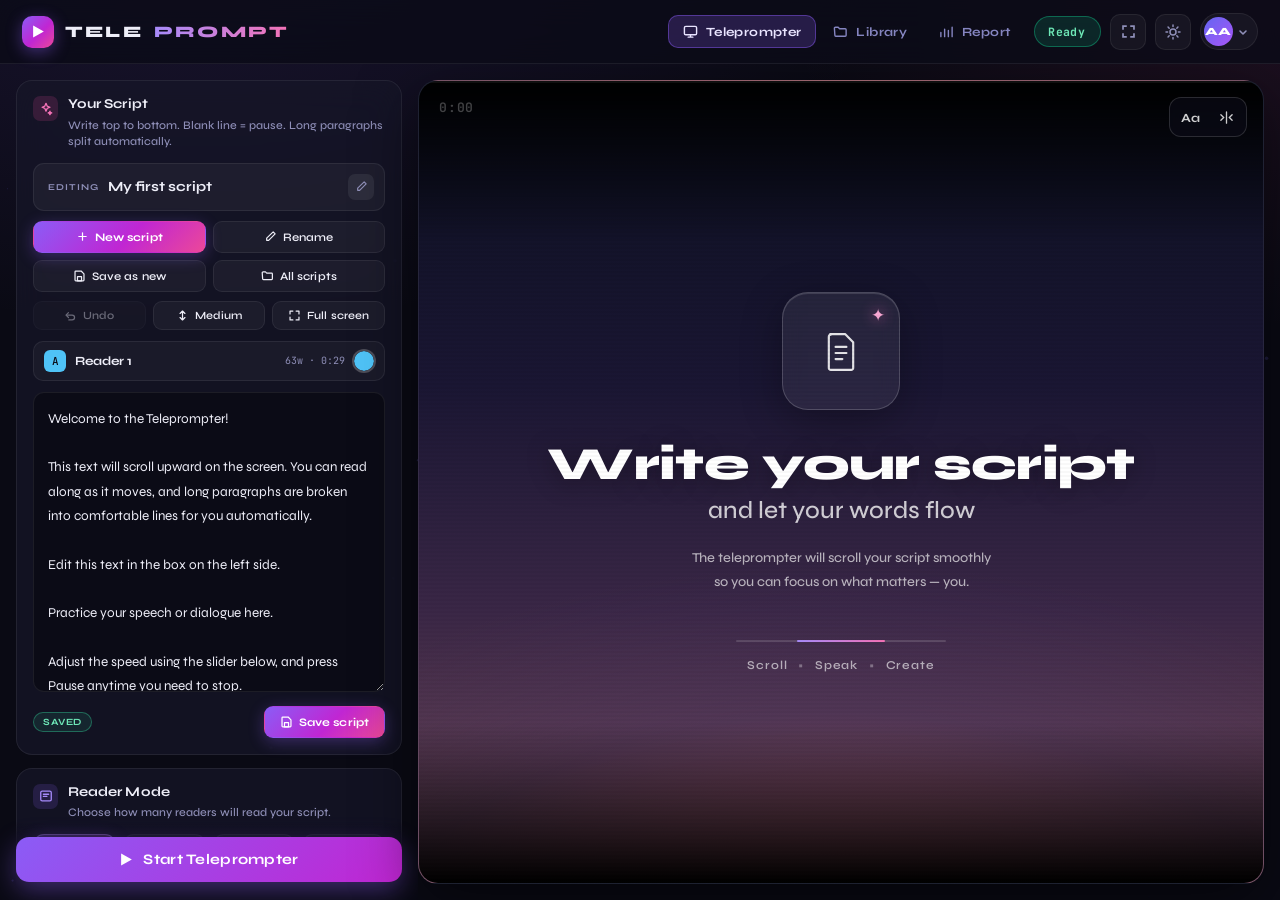
==== commit a56e8f47: "Editor: one script card, and saving only when you ask The script name, its actions and the writing b" ====
--- a/index.html
+++ b/index.html
@@ -46,9 +46,7 @@
     </button>
 
     <button class="icon-btn" id="pageBgBtn" onclick="togglePageBgPanel()" title="Appearance &amp; theme">
-      <svg width="16" height="16" viewBox="0 0 16 16" fill="none" stroke="currentColor" stroke-width="1.5" stroke-linecap="round" aria-hidden="true">
-        <circle cx="8" cy="8" r="3"/><path d="M8 1v1.6M8 13.4V15M1 8h1.6M13.4 8H15M3.05 3.05l1.13 1.13M11.82 11.82l1.13 1.13M12.95 3.05l-1.13 1.13M4.18 11.82l-1.13 1.13"/>
-      </svg>
+      <svg width="16" height="16" viewBox="0 0 16 16" fill="none" stroke="currentColor" stroke-width="1.5" stroke-linecap="round" aria-hidden="true"><circle cx="8" cy="8" r="3"/><path d="M8 1v1.6M8 13.4V15M1 8h1.6M13.4 8H15M3.05 3.05l1.13 1.13M11.82 11.82l1.13 1.13M12.95 3.05l-1.13 1.13M4.18 11.82l-1.13 1.13"/></svg>
       <span class="sr-only">Appearance and theme</span>
     </button>
 
@@ -65,19 +63,21 @@
   <!-- ══════════ LEFT: EDITOR ══════════ -->
   <div class="editor-panel">
 
-    <!-- Your Script -->
-    <section class="card">
+    <!-- Your Script — name, actions and the writing box in one place -->
+    <section class="card" id="scriptCard">
       <header class="card-head">
         <span class="card-icon pink">
           <svg viewBox="0 0 16 16" aria-hidden="true"><path d="M8 1.5l1.3 3.2L12.5 6 9.3 7.3 8 10.5 6.7 7.3 3.5 6l3.2-1.3zM12.5 10.5l.6 1.4 1.4.6-1.4.6-.6 1.4-.6-1.4-1.4-.6 1.4-.6z"/></svg>
         </span>
         <div class="card-titles">
-          <h2>Your Script</h2>
-          <p>Write, organize, and bring your ideas to life.</p>
-        </div>
-      </header>
-
+          <h2 id="scriptCardTitle">Your Script</h2>
+          <p id="scriptHowTo">Write top to bottom. One line per screen line.</p>
+        </div>
+      </header>
+
+      <!-- which script you are editing right now -->
       <div class="script-name-field">
+        <span class="script-name-label">Editing</span>
         <span class="script-name-text" id="currentScriptName">Untitled script</span>
         <button class="field-edit" id="renameScriptBtn" title="Rename this script">
           <svg viewBox="0 0 16 16" aria-hidden="true"><path d="M11.3 2.3l2.4 2.4-8 8H3.3V10z"/></svg>
@@ -85,12 +85,16 @@
         </button>
       </div>
 
-      <div class="chip-row">
+      <div class="chip-row script-actions">
+        <button class="chip primary" id="newScriptBtn" type="button" title="Start a brand new script">
+          <svg viewBox="0 0 16 16" aria-hidden="true"><path d="M8 3.5v9M3.5 8h9"/></svg>
+          New script
+        </button>
         <button class="chip" id="renameScriptBtn2" type="button">
           <svg viewBox="0 0 16 16" aria-hidden="true"><path d="M11.3 2.3l2.4 2.4-8 8H3.3V10z"/></svg>
           Rename
         </button>
-        <button class="chip" id="saveAsNewBtn" title="Keep this version and start a separate copy">
+        <button class="chip" id="saveAsNewBtn" type="button" title="Keep this version and start a separate copy">
           <svg viewBox="0 0 16 16" aria-hidden="true"><path d="M3 2.5h7L13.5 6v7.5a1 1 0 0 1-1 1h-9a1 1 0 0 1-1-1v-10a1 1 0 0 1 1-1z"/><path d="M5.5 9.5h5v5h-5z"/></svg>
           Save as new
         </button>
@@ -98,6 +102,61 @@
           <svg viewBox="0 0 16 16" aria-hidden="true"><path d="M1.5 4.5a1 1 0 0 1 1-1h3l1.5 1.5h6a1 1 0 0 1 1 1v6a1 1 0 0 1-1 1h-10a1 1 0 0 1-1-1z"/></svg>
           All scripts
         </a>
+      </div>
+
+      <!-- undo / size, above the box -->
+      <div class="script-toolbar">
+        <button class="chip" id="undoBtn" title="Undo the last big change" disabled>
+          <svg viewBox="0 0 16 16" aria-hidden="true"><path d="M3 7.5h7a3 3 0 0 1 0 6H6"/><path d="M5.5 4.5L2.5 7.5l3 3"/></svg>
+          Undo
+        </button>
+        <span class="toolbar-gap"></span>
+        <button class="chip" id="sizeBtn" title="Make the writing box taller">
+          <svg viewBox="0 0 16 16" aria-hidden="true"><path d="M8 2.5v11M5 5.5L8 2.5l3 3M5 10.5L8 13.5l3-3"/></svg>
+          <span id="sizeLabel">Medium</span>
+        </button>
+        <button class="chip" id="focusBtn" title="Write using the whole window">
+          <svg viewBox="0 0 16 16" aria-hidden="true"><path d="M6 2.5H2.5V6M10 13.5h3.5V10M13.5 6V2.5H10M2.5 10v3.5H6"/></svg>
+          Full screen
+        </button>
+      </div>
+
+      <!-- reader chips: name, colour, and how much each one speaks -->
+      <div class="readers" id="readersList"></div>
+
+      <div class="script-warnings" id="scriptWarnings"></div>
+
+      <div class="script-editor" id="scriptEditor">
+        <div class="focus-bar">
+          <span class="focus-title" id="focusTitle">Writing</span>
+          <span class="focus-hint">Esc to close</span>
+          <button class="chip" id="focusCloseBtn">
+            <svg viewBox="0 0 16 16" aria-hidden="true"><path d="M4 4l8 8M12 4l-8 8"/></svg>
+            Done
+          </button>
+        </div>
+        <textarea id="scriptBody" spellcheck="true"
+          placeholder="Type or paste your script here…&#10;&#10;Leave a blank line to add a pause.&#10;Long paragraphs are split automatically.">Welcome to the Teleprompter!
+
+This text will scroll upward on the screen. You can read along as it moves, and long paragraphs are broken into comfortable lines for you automatically.
+
+Edit this text in the box on the left side.
+
+Practice your speech or dialogue here.
+
+Adjust the speed using the slider below, and press Pause anytime you need to stop.
+
+Happy reading!</textarea>
+
+        <!-- save sits under the box, where you finish writing -->
+        <div class="script-footer">
+          <span class="save-state" id="saveState">Saved</span>
+          <span class="toolbar-gap"></span>
+          <button class="chip primary" id="saveNowBtn" title="Save this script now (Ctrl+S)">
+            <svg viewBox="0 0 16 16" aria-hidden="true"><path d="M3 2.5h7L13.5 6v7.5a1 1 0 0 1-1 1h-9a1 1 0 0 1-1-1v-10a1 1 0 0 1 1-1z"/><path d="M5.5 9.5h5v5h-5z"/></svg>
+            Save script
+          </button>
+        </div>
       </div>
     </section>
 
@@ -187,78 +246,6 @@
       </div>
     </section>
 
-    <!-- Script text -->
-    <section class="card">
-      <header class="card-head">
-        <span class="card-icon pink">
-          <svg viewBox="0 0 16 16" aria-hidden="true"><rect x="2.5" y="2" width="11" height="12" rx="1.6"/><path d="M5 5.5h6M5 8h6M5 10.5h3.5"/></svg>
-        </span>
-        <div class="card-titles">
-          <h2 id="scriptCardTitle">Script</h2>
-          <p id="scriptHowTo">Write top to bottom. One line per screen line.</p>
-        </div>
-      </header>
-
-      <!-- create / undo / size, above the box -->
-      <div class="script-toolbar">
-        <button class="chip" id="newScriptBtn" title="Start a brand new script">
-          <svg viewBox="0 0 16 16" aria-hidden="true"><path d="M8 3.5v9M3.5 8h9"/></svg>
-          New
-        </button>
-        <button class="chip" id="undoBtn" title="Undo the last big change" disabled>
-          <svg viewBox="0 0 16 16" aria-hidden="true"><path d="M3 7.5h7a3 3 0 0 1 0 6H6"/><path d="M5.5 4.5L2.5 7.5l3 3"/></svg>
-          Undo
-        </button>
-        <span class="toolbar-gap"></span>
-        <button class="chip" id="sizeBtn" title="Make the writing box taller">
-          <svg viewBox="0 0 16 16" aria-hidden="true"><path d="M8 2.5v11M5 5.5L8 2.5l3 3M5 10.5L8 13.5l3-3"/></svg>
-          <span id="sizeLabel">Medium</span>
-        </button>
-        <button class="chip" id="focusBtn" title="Write using the whole window">
-          <svg viewBox="0 0 16 16" aria-hidden="true"><path d="M6 2.5H2.5V6M10 13.5h3.5V10M13.5 6V2.5H10M2.5 10v3.5H6"/></svg>
-          Full screen
-        </button>
-      </div>
-
-      <!-- reader chips: name, colour, and how much each one speaks -->
-      <div class="readers" id="readersList"></div>
-
-      <div class="script-warnings" id="scriptWarnings"></div>
-
-      <div class="script-editor" id="scriptEditor">
-        <div class="focus-bar">
-          <span class="focus-title" id="focusTitle">Writing</span>
-          <span class="focus-hint">Esc to close</span>
-          <button class="chip" id="focusCloseBtn">
-            <svg viewBox="0 0 16 16" aria-hidden="true"><path d="M4 4l8 8M12 4l-8 8"/></svg>
-            Done
-          </button>
-        </div>
-        <textarea id="scriptBody" spellcheck="true"
-          placeholder="Type or paste your script here…&#10;&#10;Leave a blank line to add a pause.&#10;Long paragraphs are split automatically.">Welcome to the Teleprompter!
-
-This text will scroll upward on the screen. You can read along as it moves, and long paragraphs are broken into comfortable lines for you automatically.
-
-Edit this text in the box on the left side.
-
-Practice your speech or dialogue here.
-
-Adjust the speed using the slider below, and press Pause anytime you need to stop.
-
-Happy reading!</textarea>
-
-        <!-- save sits under the box, where you finish writing -->
-        <div class="script-footer">
-          <span class="save-state" id="saveState">Saved</span>
-          <span class="toolbar-gap"></span>
-          <button class="chip primary" id="saveNowBtn" title="Save this script now (Ctrl+S)">
-            <svg viewBox="0 0 16 16" aria-hidden="true"><path d="M3 2.5h7L13.5 6v7.5a1 1 0 0 1-1 1h-9a1 1 0 0 1-1-1v-10a1 1 0 0 1 1-1z"/><path d="M5.5 9.5h5v5h-5z"/></svg>
-            Save script
-          </button>
-        </div>
-      </div>
-    </section>
-
     <!-- Font -->
     <section class="card">
       <header class="card-head">
@@ -345,10 +332,7 @@
     <!-- idle hero -->
     <div class="stage-hint" id="stageHint">
       <div class="hero-icon">
-        <svg viewBox="0 0 34 34" fill="none" stroke="currentColor" stroke-width="1.6" stroke-linecap="round" stroke-linejoin="round" aria-hidden="true">
-          <path d="M9 4.5h11L26 10.5v19a1.5 1.5 0 0 1-1.5 1.5h-15A1.5 1.5 0 0 1 8 29.5v-23A1.5 1.5 0 0 1 9.5 5z"/>
-          <path d="M13 14h8M13 18.5h8M13 23h5"/>
-        </svg>
+        <svg viewBox="0 0 34 34" fill="none" stroke="currentColor" stroke-width="1.6" stroke-linecap="round" stroke-linejoin="round" aria-hidden="true"><path d="M9 4.5h11L26 10.5v19a1.5 1.5 0 0 1-1.5 1.5h-15A1.5 1.5 0 0 1 8 29.5v-23A1.5 1.5 0 0 1 9.5 5z"/><path d="M13 14h8M13 18.5h8M13 23h5"/></svg>
         <span class="hero-spark">✦</span>
       </div>
       <h2 class="hero-title">Write your script</h2>
@@ -379,9 +363,7 @@
     <!-- Completion screen -->
     <div class="complete-screen" id="completeScreen">
       <div class="complete-ring">
-        <svg width="28" height="28" viewBox="0 0 28 28" fill="none" stroke="var(--accent)" stroke-width="2.5" stroke-linecap="round" aria-hidden="true">
-          <path d="M5 14l6 6L23 8"/>
-        </svg>
+        <svg width="28" height="28" viewBox="0 0 28 28" fill="none" stroke="var(--accent)" stroke-width="2.5" stroke-linecap="round" aria-hidden="true"><path d="M5 14l6 6L23 8"/></svg>
       </div>
       <div class="complete-title">Script Complete</div>
       <div class="complete-sub">Great reading session!</div>
@@ -548,6 +530,19 @@
   </div>
 </div>
 
+<!-- Unsaved-changes guard: nothing is saved on a timer, so every exit asks -->
+<div class="modal-backdrop" id="unsavedModal" role="dialog" aria-modal="true" aria-labelledby="unsavedTitle">
+  <div class="modal">
+    <h3 id="unsavedTitle">You have unsaved changes</h3>
+    <p class="modal-msg" id="unsavedMsg"></p>
+    <div class="modal-actions">
+      <button class="btn" id="unsavedCancelBtn">Keep editing</button>
+      <button class="btn danger" id="unsavedDiscardBtn">Discard</button>
+      <button class="btn primary" id="unsavedSaveBtn">Save</button>
+    </div>
+  </div>
+</div>
+
 <script src="js/script-model.js"></script>
 <script src="js/storage.js"></script>
 <script src="js/app.js"></script>
--- a/css/shell.css
+++ b/css/shell.css
@@ -255,6 +255,29 @@
   box-shadow: 0 0 7px #34d399;
 }
 
+/* ── toast (created by theme.js, hence no markup for it) ──────── */
+
+.app-toast {
+  position: fixed;
+  bottom: 80px;
+  right: 20px;
+  z-index: 999;
+  padding: 9px 16px;
+  background: rgba(124, 111, 255, 0.18);
+  border: 1px solid rgba(124, 111, 255, 0.4);
+  border-radius: 10px;
+  backdrop-filter: blur(12px);
+  color: var(--accent);
+  font-family: 'Syne', sans-serif;
+  font-size: 12px;
+  font-weight: 700;
+  letter-spacing: .04em;
+  pointer-events: none;
+  opacity: 0;
+  transition: opacity .4s;
+}
+.app-toast.visible { opacity: 1; }
+
 /* ── script name field + chips ────────────────────────────────── */
 
 .script-name-field {
@@ -266,6 +289,14 @@
   border-radius: 11px;
   padding: 10px 10px 10px 14px;
   margin-bottom: 10px;
+}
+.script-name-label {
+  flex-shrink: 0;
+  font-size: 9px;
+  font-weight: 700;
+  letter-spacing: .12em;
+  text-transform: uppercase;
+  color: var(--muted);
 }
 .script-name-text {
   flex: 1;
@@ -289,9 +320,31 @@
   transition: background .15s, color .15s;
 }
 .field-edit:hover { background: rgba(139, 92, 246, 0.3); color: #fff; }
-.field-edit svg { width: 13px; height: 13px; fill: none; stroke: currentColor; stroke-width: 1.5; stroke-linejoin: round; }
+.field-edit svg {
+  width: 13px;
+  height: 13px;
+  fill: none;
+  stroke: currentColor;
+  stroke-width: 1.5;
+  stroke-linejoin: round;
+}
 
 .chip-row { display: flex; flex-wrap: wrap; gap: 7px; }
+
+/* Four actions of different word lengths wrapped into ragged rows, so they
+   get equal cells instead: two tidy columns with matching heights. */
+.chip-row.script-actions {
+  display: grid;
+  grid-template-columns: repeat(2, minmax(0, 1fr));
+  gap: 7px;
+  margin-bottom: 9px;
+}
+.chip-row.script-actions .chip {
+  width: 100%;
+  min-width: 0;
+  justify-content: center;
+  padding: 8px 10px;      /* same metrics for every cell, primary included */
+}
 .chip {
   display: inline-flex; align-items: center; gap: 6px;
   padding: 7px 12px;
@@ -309,7 +362,15 @@
   transition: background .15s, border-color .15s, transform .12s;
 }
 .chip:hover { background: rgba(255, 255, 255, 0.1); border-color: var(--card-border-hi); transform: translateY(-1px); }
-.chip svg { width: 13px; height: 13px; fill: none; stroke: currentColor; stroke-width: 1.5; stroke-linecap: round; stroke-linejoin: round; }
+.chip svg {
+  width: 13px;
+  height: 13px;
+  fill: none;
+  stroke: currentColor;
+  stroke-width: 1.5;
+  stroke-linecap: round;
+  stroke-linejoin: round;
+}
 .chip.danger { color: #fca5a5; border-color: rgba(248, 113, 113, 0.3); }
 .chip.danger:hover { background: rgba(248, 113, 113, 0.12); }
 
@@ -532,15 +593,22 @@
 
 /* ── script toolbar ──────────────────────────────────────────── */
 
+/* Three equal cells, so this row lines up with the actions grid above
+   instead of pushing two chips off to the right. */
 .script-toolbar {
-  display: flex;
-  align-items: center;
-  gap: 6px;
-  flex-wrap: wrap;
+  display: grid;
+  grid-template-columns: repeat(3, minmax(0, 1fr));
+  gap: 7px;
   margin-bottom: 11px;
 }
-.script-toolbar .toolbar-gap { flex: 1; min-width: 0; }
-.script-toolbar .chip { padding: 6px 10px; font-size: 11px; }
+.script-toolbar .toolbar-gap { display: none; }
+.script-toolbar .chip {
+  width: 100%;
+  min-width: 0;
+  justify-content: center;
+  padding: 7px 8px;
+  font-size: 11px;
+}
 .script-toolbar .chip:disabled { opacity: .4; cursor: not-allowed; transform: none; }
 .script-toolbar .chip:disabled:hover { background: rgba(255, 255, 255, 0.045); transform: none; }
 .script-toolbar .chip.active {
@@ -568,6 +636,18 @@
   background: rgba(251, 191, 36, 0.1);
 }
 
+/* the Save button is the only way text is stored, so it asks for attention */
+.chip.primary.needs-save {
+  box-shadow: 0 0 0 2px rgba(251, 191, 36, 0.5), 0 7px 22px rgba(139, 92, 246, 0.35);
+}
+@media (prefers-reduced-motion: no-preference) {
+  .chip.primary.needs-save { animation: needsSavePulse 1.8s ease-in-out infinite; }
+}
+@keyframes needsSavePulse {
+  0%, 100% { box-shadow: 0 0 0 2px rgba(251, 191, 36, 0.5), 0 7px 22px rgba(139, 92, 246, 0.35); }
+  50%      { box-shadow: 0 0 0 2px rgba(251, 191, 36, 0.18), 0 7px 22px rgba(139, 92, 246, 0.35); }
+}
+
 /* ── script editor ────────────────────────────────────────────── */
 
 .script-editor { position: relative; }
@@ -705,8 +785,20 @@
   flex-shrink: 0;
   box-shadow: 0 0 6px currentColor;
 }
-.per-reader-row .nm { flex: 1; min-width: 0; overflow: hidden; text-overflow: ellipsis; white-space: nowrap; font-weight: 600; }
-.per-reader-row .vals { font-family: 'JetBrains Mono', monospace; font-size: 10px; color: var(--muted); white-space: nowrap; }
+.per-reader-row .nm {
+  flex: 1;
+  min-width: 0;
+  overflow: hidden;
+  text-overflow: ellipsis;
+  white-space: nowrap;
+  font-weight: 600;
+}
+.per-reader-row .vals {
+  font-family: 'JetBrains Mono', monospace;
+  font-size: 10px;
+  color: var(--muted);
+  white-space: nowrap;
+}
 
 /* ── stage speaker labels + pauses ────────────────────────────── */
 
@@ -1232,4 +1324,3 @@
   .hero-icon, .stage-hint .hero-icon { animation: none; }
   .start-btn, .chip:hover, .start-btn:hover { animation: none; transform: none; }
 }
-
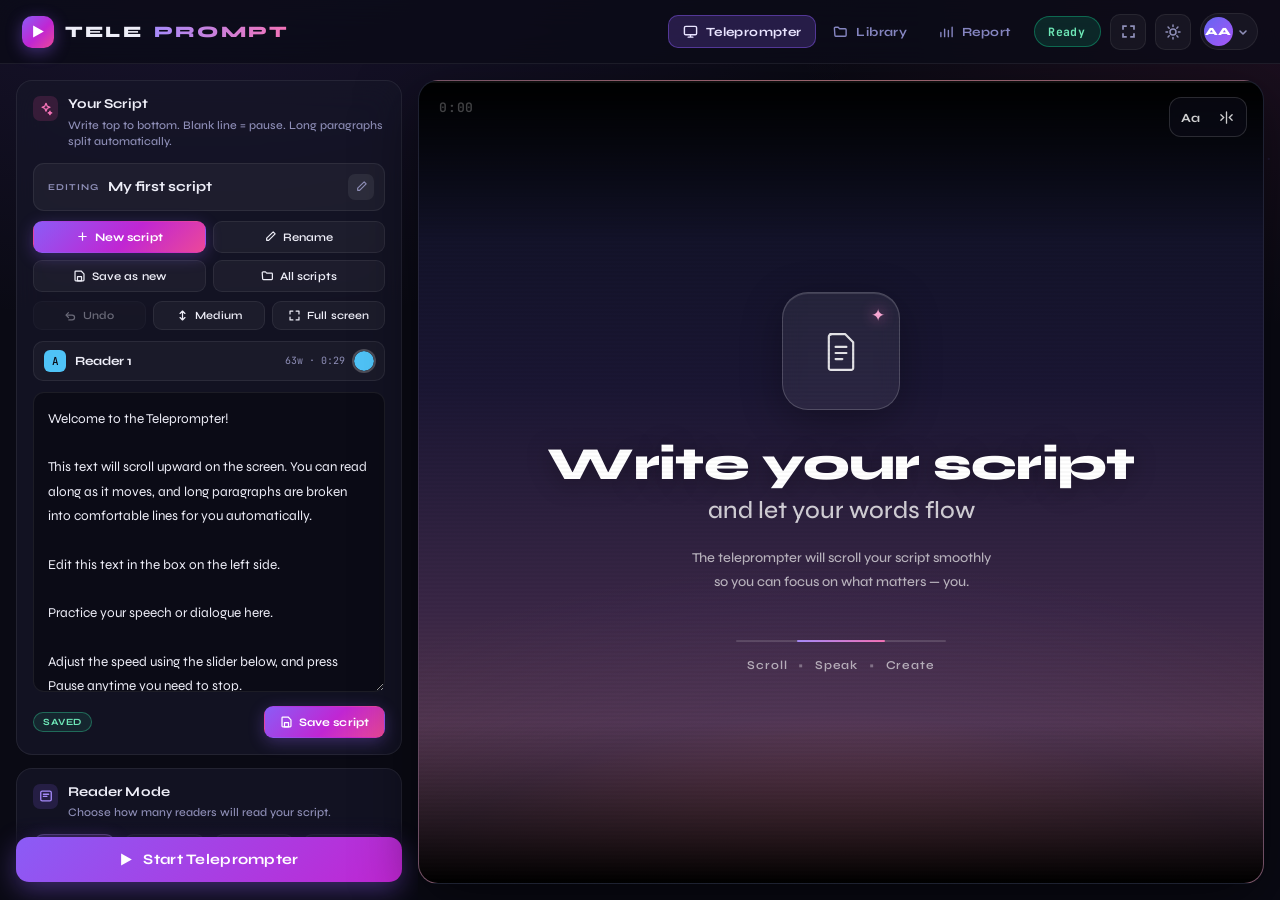
==== commit 03b7ef1f: "Add a meta description to the teleprompter page" ====
--- a/index.html
+++ b/index.html
@@ -3,6 +3,7 @@
 <head>
 <meta charset="UTF-8">
 <meta name="viewport" content="width=device-width, initial-scale=1.0">
+<meta name="description" content="A browser teleprompter for writing scripts, reading them at a steady pace, and tracking your practice.">
 <title>Teleprompter</title>
 <link href="https://fonts.googleapis.com/css2?family=Syne:wght@400;600;700;800&family=JetBrains+Mono:wght@400;500&family=Playfair+Display:ital,wght@0,400;0,700;1,400&family=Bebas+Neue&family=Space+Grotesk:wght@400;600;700&family=Oswald:wght@400;600&family=Lora:ital,wght@0,400;0,600;1,400&family=Rajdhani:wght@500;700&family=Righteous&family=Abril+Fatface&display=swap" rel="stylesheet">
 <link rel="stylesheet" href="css/styles.css">
--- a/css/styles.css
+++ b/css/styles.css
@@ -1,3 +1,12 @@
+/* ═══════════════════════════════════════════════════════════════
+   styles.css — stage and teleprompter machinery
+   ───────────────────────────────────────────────────────────────
+   Loaded first. Defines the colour tokens (--accent, --surface,
+   --text …), the top bar, the scrolling stage and the playback
+   controls. pages.css and shell.css build on these.
+   ═══════════════════════════════════════════════════════════════ */
+
+
 *, *::before, *::after { box-sizing: border-box; margin: 0; padding: 0; }
 
 :root {
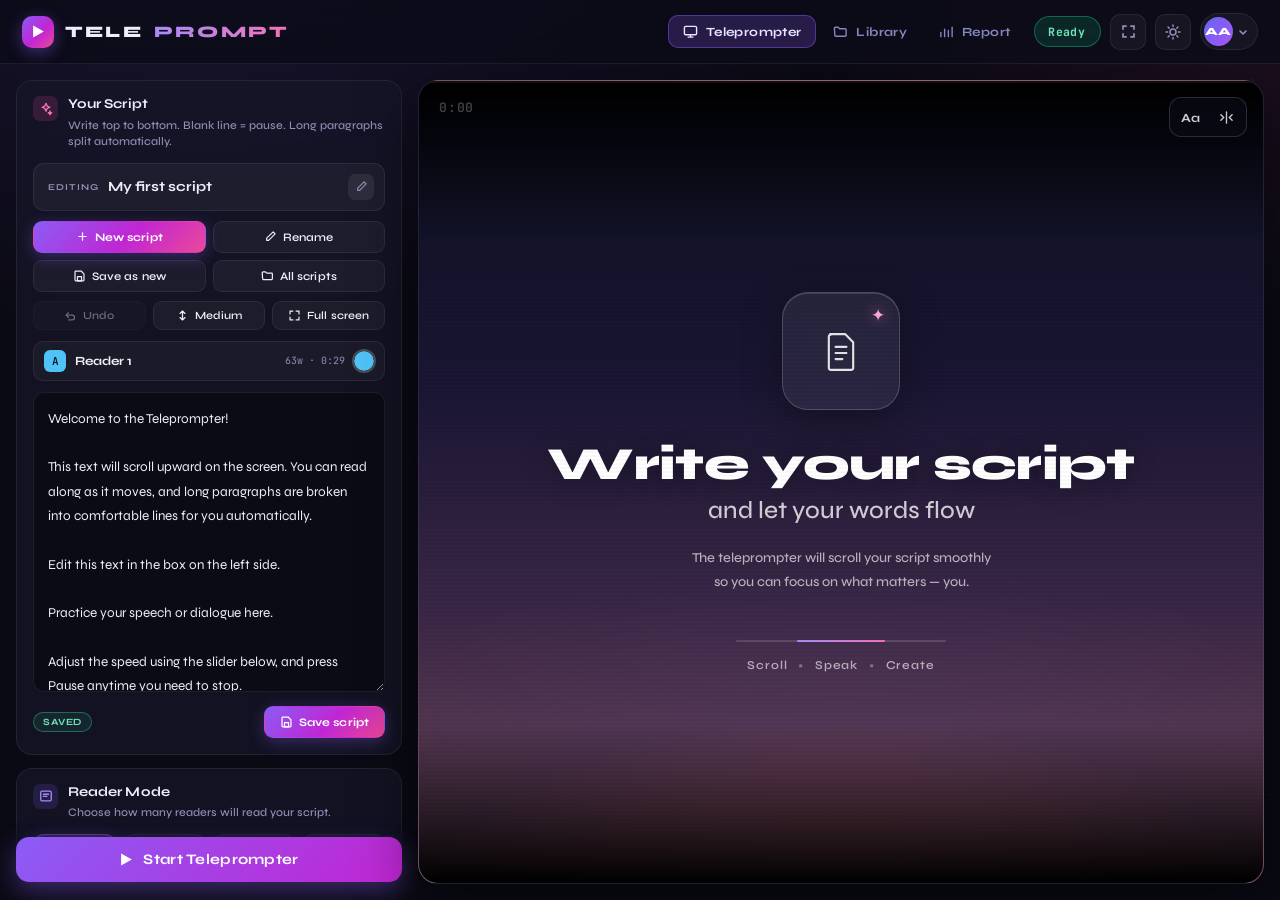
==== commit d2ddfd34: "index.html: document the script load order" ====
--- a/index.html
+++ b/index.html
@@ -544,6 +544,7 @@
   </div>
 </div>
 
+<!-- Load order matters: script-model.js first, storage.js needs it, app.js needs both. -->
 <script src="js/script-model.js"></script>
 <script src="js/storage.js"></script>
 <script src="js/app.js"></script>
